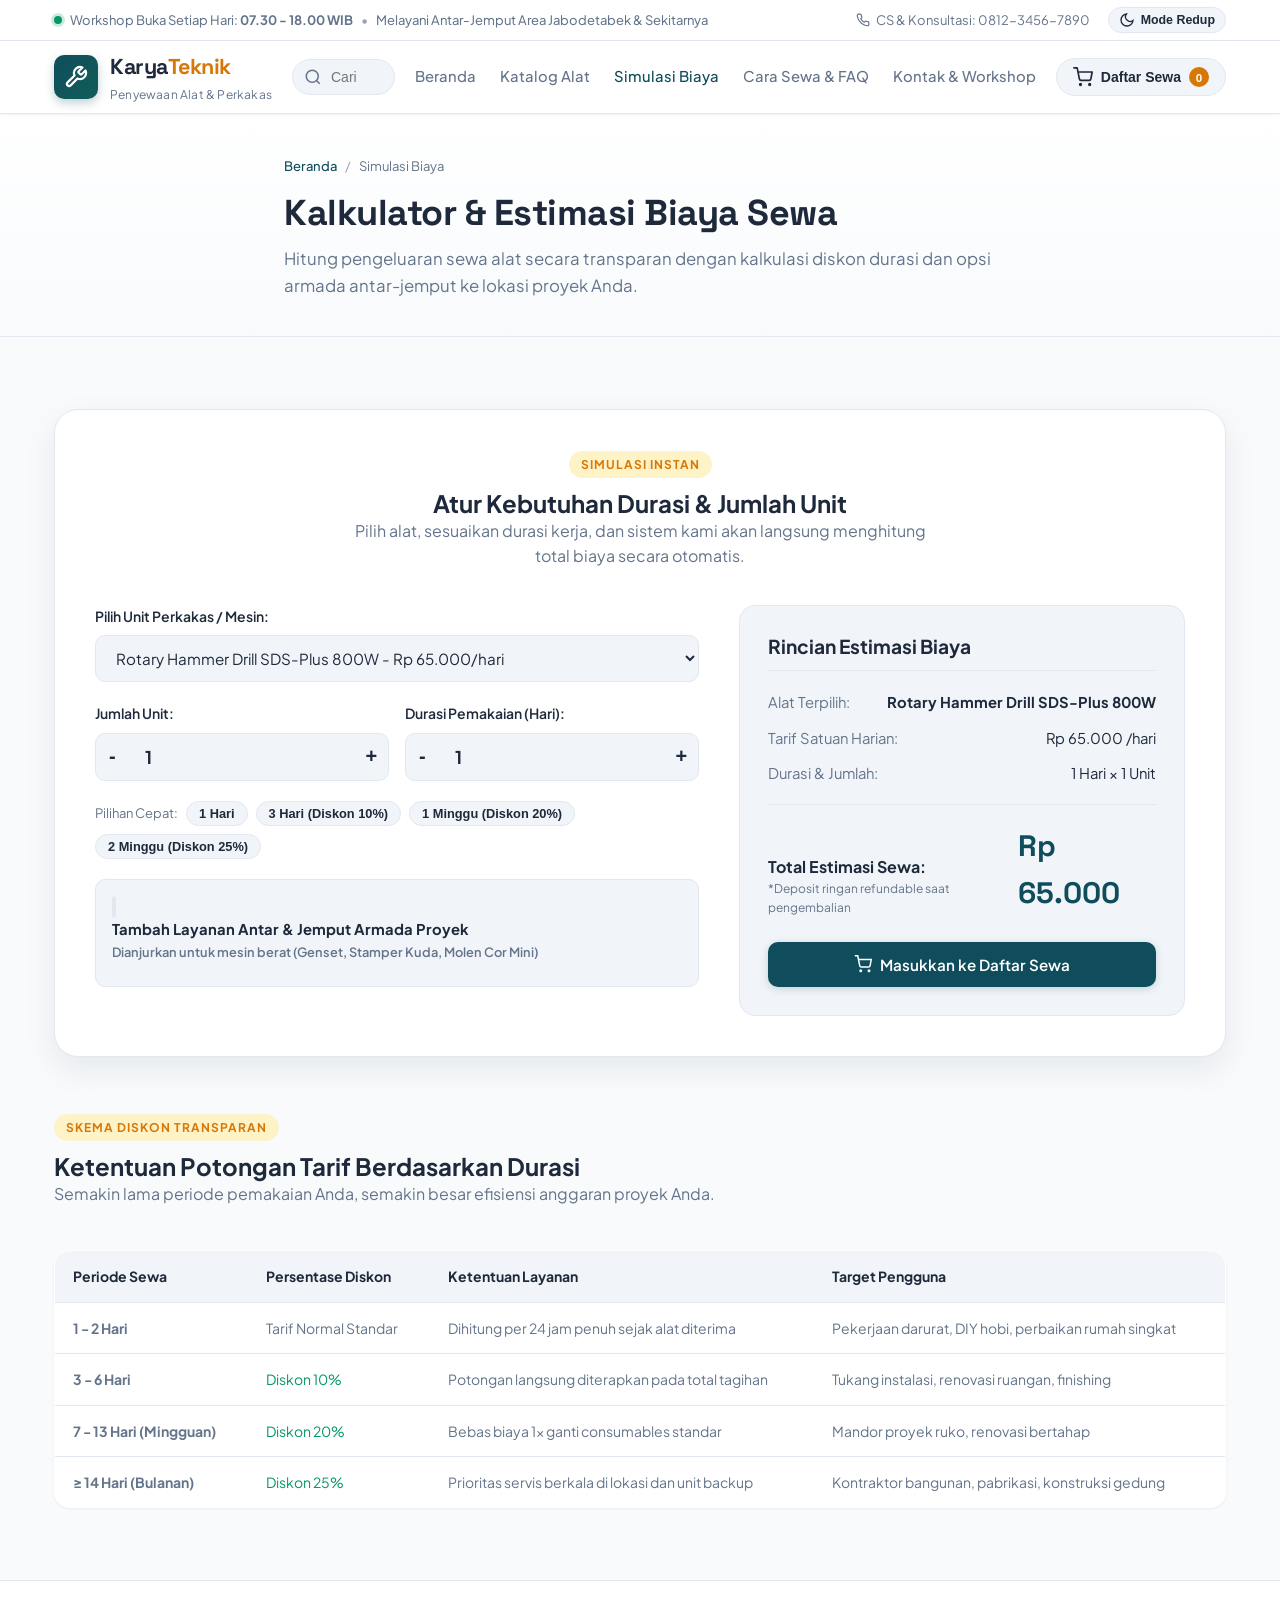
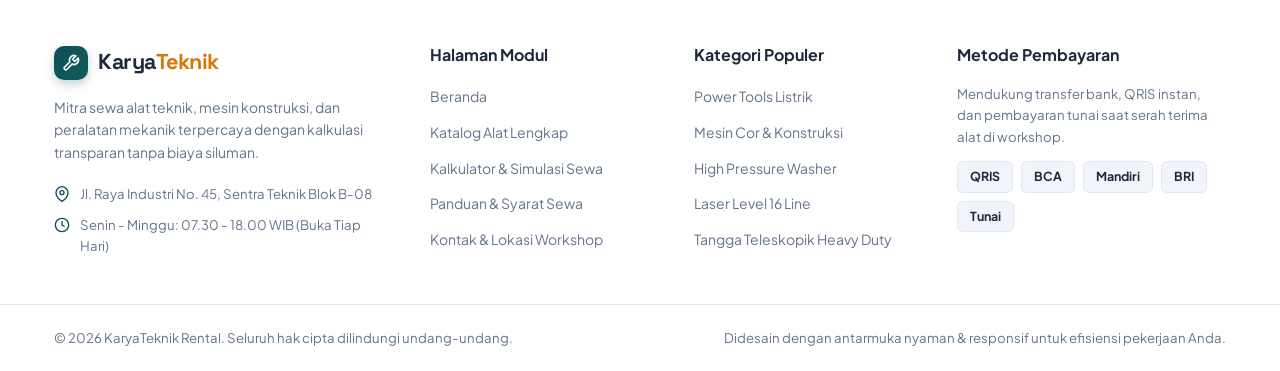
==== kalkulator.html @ 0ccc48be "Initial commit of KaryaTeknik website" ====
<!DOCTYPE html>
<html lang="id" data-theme="light">
<head>
  <meta charset="UTF-8">
  <meta name="viewport" content="width=device-width, initial-scale=1.0">
  <title>Simulasi Biaya & Kalkulator Sewa - KaryaTeknik Rental</title>
  <meta name="description" content="Hitung estimasi pengeluaran sewa perkakas dan mesin konstruksi Anda secara transparan. Dapatkan diskon sewa mingguan hingga 25% dan opsi antar-jemput proyek.">
  <meta name="keywords" content="kalkulator sewa alat, biaya sewa bor beton, simulasi sewa genset, tarif rental perkakas">
  <meta name="author" content="KaryaTeknik Rental">

  <!-- Google Fonts -->
  <link rel="preconnect" href="https://fonts.googleapis.com">
  <link rel="preconnect" href="https://fonts.gstatic.com" crossorigin>
  <link href="https://fonts.googleapis.com/css2?family=Plus+Jakarta+Sans:wght@300;400;500;600;700;800&family=Space+Grotesk:wght@600;700&display=swap" rel="stylesheet">

  <!-- Main Stylesheet -->
  <link rel="stylesheet" href="styles.css">
</head>
<body>
  <!-- Top Announcement Bar -->
  <div class="top-bar">
    <div class="container top-bar-content">
      <div class="top-bar-left">
        <span class="badge-status-dot"></span>
        <span>Workshop Buka Setiap Hari: <strong>07.30 - 18.00 WIB</strong></span>
        <span class="divider-dot">•</span>
        <span>Melayani Antar-Jemput Area Jabodetabek & Sekitarnya</span>
      </div>
      <div class="top-bar-right">
        <a href="tel:+6281234567890" class="top-link">
          <svg width="14" height="14" viewBox="0 0 24 24" fill="none" stroke="currentColor" stroke-width="2"><path d="M22 16.92v3a2 2 0 0 1-2.18 2 19.79 19.79 0 0 1-8.63-3.07 19.5 19.5 0 0 1-6-6 19.79 19.79 0 0 1-3.07-8.67A2 2 0 0 1 4.11 2h3a2 2 0 0 1 2 1.72 12.84 12.84 0 0 0 .7 2.81 2 2 0 0 1-.45 2.11L8.09 9.91a16 16 0 0 0 6 6l1.27-1.27a2 2 0 0 1 2.11-.45 12.84 12.84 0 0 0 2.81.7A2 2 0 0 1 22 16.92z"></path></svg>
          CS & Konsultasi: 0812-3456-7890
        </a>
        <button id="themeToggleBtn" class="theme-toggle-btn" aria-label="Ganti mode tampilan" title="Ubah tema warna (Nyaman di mata)">
          <svg id="themeIconSun" class="icon-sun" width="16" height="16" viewBox="0 0 24 24" fill="none" stroke="currentColor" stroke-width="2"><circle cx="12" cy="12" r="5"></circle><line x1="12" y1="1" x2="12" y2="3"></line><line x1="12" y1="21" x2="12" y2="23"></line><line x1="4.22" y1="4.22" x2="5.64" y2="5.64"></line><line x1="18.36" y1="18.36" x2="19.78" y2="19.78"></line><line x1="1" y1="12" x2="3" y2="12"></line><line x1="21" y1="12" x2="23" y2="12"></line><line x1="4.22" y1="19.78" x2="5.64" y2="18.36"></line><line x1="18.36" y1="5.64" x2="19.78" y2="4.22"></line></svg>
          <svg id="themeIconMoon" class="icon-moon" width="16" height="16" viewBox="0 0 24 24" fill="none" stroke="currentColor" stroke-width="2"><path d="M21 12.79A9 9 0 1 1 11.21 3 7 7 0 0 0 21 12.79z"></path></svg>
          <span id="themeToggleText">Mode Redup</span>
        </button>
      </div>
    </div>
  </div>

  <!-- Main Navigation -->
  <header class="site-header" id="mainHeader">
    <div class="container navbar">
      <a href="index.html" class="brand-logo" aria-label="Halaman Utama KaryaTeknik">
        <div class="logo-icon-wrap">
          <svg width="24" height="24" viewBox="0 0 24 24" fill="none" stroke="currentColor" stroke-width="2.2" stroke-linecap="round" stroke-linejoin="round">
            <path d="M14.7 6.3a1 1 0 0 0 0 1.4l1.6 1.6a1 1 0 0 0 1.4 0l3.77-3.77a6 6 0 0 1-7.94 7.94l-6.91 6.91a2.12 2.12 0 0 1-3-3l6.91-6.91a6 6 0 0 1 7.94-7.94l-3.76 3.76z"></path>
          </svg>
        </div>
        <div class="brand-text">
          <span class="brand-title">Karya<span>Teknik</span></span>
          <span class="brand-subtitle">Penyewaan Alat & Perkakas</span>
        </div>
      </a>

      <!-- Navbar Search Bar -->
      <div class="header-search-box">
        <svg class="search-icon" width="18" height="18" viewBox="0 0 24 24" fill="none" stroke="currentColor" stroke-width="2"><circle cx="11" cy="11" r="8"></circle><line x1="21" y1="21" x2="16.65" y2="16.65"></line></svg>
        <input type="text" id="navbarSearchInput" placeholder="Cari bor beton, genset, las..." aria-label="Cari alat teknik">
        <button id="clearSearchBtn" class="clear-search-btn" aria-label="Hapus pencarian" style="display: none;">✕</button>
      </div>

      <!-- Modular Page Navigation Links -->
      <nav class="nav-links">
        <a href="index.html" class="nav-link">Beranda</a>
        <a href="katalog.html" class="nav-link">Katalog Alat</a>
        <a href="kalkulator.html" class="nav-link active">Simulasi Biaya</a>
        <a href="cara-sewa.html" class="nav-link">Cara Sewa & FAQ</a>
        <a href="kontak.html" class="nav-link">Kontak & Workshop</a>
      </nav>

      <div class="nav-actions">
        <button id="openCartBtn" class="cart-btn" aria-label="Buka Keranjang Sewa">
          <svg width="20" height="20" viewBox="0 0 24 24" fill="none" stroke="currentColor" stroke-width="2" stroke-linecap="round" stroke-linejoin="round">
            <circle cx="9" cy="21" r="1"></circle>
            <circle cx="20" cy="21" r="1"></circle>
            <path d="M1 1h4l2.68 13.39a2 2 0 0 0 2 1.61h9.72a2 2 0 0 0 2-1.61L23 6H6"></path>
          </svg>
          <span class="cart-label">Daftar Sewa</span>
          <span id="cartCountBadge" class="cart-badge">0</span>
        </button>
      </div>
    </div>
  </header>

  <!-- Page Hero Header -->
  <section class="page-hero">
    <div class="container page-hero-content">
      <div class="breadcrumb">
        <a href="index.html">Beranda</a>
        <span class="breadcrumb-sep">/</span>
        <span>Simulasi Biaya</span>
      </div>
      <h1 class="page-hero-title">Kalkulator & Estimasi Biaya Sewa</h1>
      <p class="page-hero-desc">
        Hitung pengeluaran sewa alat secara transparan dengan kalkulasi diskon durasi dan opsi armada antar-jemput ke lokasi proyek Anda.
      </p>
    </div>
  </section>

  <!-- Calculator Main Section -->
  <main class="section-calculator">
    <div class="container">
      <div class="calculator-card">
        <div class="calc-header">
          <span class="sub-badge">Simulasi Instan</span>
          <h2>Atur Kebutuhan Durasi & Jumlah Unit</h2>
          <p>Pilih alat, sesuaikan durasi kerja, dan sistem kami akan langsung menghitung total biaya secara otomatis.</p>
        </div>

        <div class="calc-body-grid">
          <!-- Form Section -->
          <div class="calc-form">
            <div class="form-group">
              <label for="calcToolSelect">Pilih Unit Perkakas / Mesin:</label>
              <select id="calcToolSelect" class="form-control" aria-label="Pilih alat untuk simulasi">
                <!-- Populated dynamically by app.js -->
              </select>
            </div>

            <div class="form-row-2">
              <div class="form-group">
                <label for="calcQty">Jumlah Unit:</label>
                <div class="number-stepper">
                  <button type="button" class="step-btn" id="qtyMinusBtn">-</button>
                  <input type="number" id="calcQty" value="1" min="1" max="10" class="form-control text-center">
                  <button type="button" class="step-btn" id="qtyPlusBtn">+</button>
                </div>
              </div>

              <div class="form-group">
                <label for="calcDays">Durasi Pemakaian (Hari):</label>
                <div class="number-stepper">
                  <button type="button" class="step-btn" id="daysMinusBtn">-</button>
                  <input type="number" id="calcDays" value="1" min="1" max="60" class="form-control text-center">
                  <button type="button" class="step-btn" id="daysPlusBtn">+</button>
                </div>
              </div>
            </div>

            <div class="duration-quick-chips">
              <span>Pilihan Cepat:</span>
              <button type="button" class="chip-sm" onclick="app.setCalcDays(1)">1 Hari</button>
              <button type="button" class="chip-sm" onclick="app.setCalcDays(3)">3 Hari (Diskon 10%)</button>
              <button type="button" class="chip-sm" onclick="app.setCalcDays(7)">1 Minggu (Diskon 20%)</button>
              <button type="button" class="chip-sm" onclick="app.setCalcDays(14)">2 Minggu (Diskon 25%)</button>
            </div>

            <div class="form-group delivery-option">
              <label class="checkbox-container">
                <input type="checkbox" id="calcDeliveryCheck">
                <span class="custom-checkbox"></span>
                <span class="checkbox-text">
                  <strong>Tambah Layanan Antar & Jemput Armada Proyek</strong>
                  <small>Dianjurkan untuk mesin berat (Genset, Stamper Kuda, Molen Cor Mini)</small>
                </span>
              </label>
            </div>
          </div>

          <!-- Summary Box -->
          <div class="calc-summary-box">
            <h3>Rincian Estimasi Biaya</h3>
            
            <div class="summary-line">
              <span>Alat Terpilih:</span>
              <strong id="sumToolName">-</strong>
            </div>
            <div class="summary-line">
              <span>Tarif Satuan Harian:</span>
              <span id="sumBaseRate">Rp 0 /hari</span>
            </div>
            <div class="summary-line">
              <span>Durasi & Jumlah:</span>
              <span id="sumDuration">1 Hari × 1 Unit</span>
            </div>
            <div class="summary-line text-success" id="discountLine" style="display: none;">
              <span>Diskon Durasi (<span id="sumDiscountPercent">0%</span>):</span>
              <strong id="sumDiscountVal">- Rp 0</strong>
            </div>
            <div class="summary-line" id="deliveryFeeLine" style="display: none;">
              <span>Ongkir Antar-Jemput:</span>
              <span id="sumDeliveryVal">Rp 50.000</span>
            </div>
            
            <div class="summary-divider"></div>

            <div class="summary-line total-line">
              <div>
                <div class="total-label">Total Estimasi Sewa:</div>
                <small class="total-note">*Deposit ringan refundable saat pengembalian</small>
              </div>
              <div class="total-amount" id="sumTotalCost">Rp 0</div>
            </div>

            <button class="btn btn-primary btn-block mt-3" id="calcAddToCartBtn">
              <svg width="18" height="18" viewBox="0 0 24 24" fill="none" stroke="currentColor" stroke-width="2"><circle cx="9" cy="21" r="1"></circle><circle cx="20" cy="21" r="1"></circle><path d="M1 1h4l2.68 13.39a2 2 0 0 0 2 1.61h9.72a2 2 0 0 0 2-1.61L23 6H6"></path></svg>
              Masukkan ke Daftar Sewa
            </button>
          </div>
        </div>
      </div>

      <!-- Pricing Guidelines Table -->
      <div style="margin-top: 56px;">
        <div class="section-header">
          <span class="sub-badge">Skema Diskon Transparan</span>
          <h2>Ketentuan Potongan Tarif Berdasarkan Durasi</h2>
          <p>Semakin lama periode pemakaian Anda, semakin besar efisiensi anggaran proyek Anda.</p>
        </div>

        <table class="pricing-guide-table">
          <thead>
            <tr>
              <th>Periode Sewa</th>
              <th>Persentase Diskon</th>
              <th>Ketentuan Layanan</th>
              <th>Target Pengguna</th>
            </tr>
          </thead>
          <tbody>
            <tr>
              <td><strong>1 - 2 Hari</strong></td>
              <td>Tarif Normal Standar</td>
              <td>Dihitung per 24 jam penuh sejak alat diterima</td>
              <td>Pekerjaan darurat, DIY hobi, perbaikan rumah singkat</td>
            </tr>
            <tr>
              <td><strong>3 - 6 Hari</strong></td>
              <td><span class="text-success font-weight-bold">Diskon 10%</span></td>
              <td>Potongan langsung diterapkan pada total tagihan</td>
              <td>Tukang instalasi, renovasi ruangan, finishing</td>
            </tr>
            <tr>
              <td><strong>7 - 13 Hari (Mingguan)</strong></td>
              <td><span class="text-success font-weight-bold">Diskon 20%</span></td>
              <td>Bebas biaya 1x ganti consumables standar</td>
              <td>Mandor proyek ruko, renovasi bertahap</td>
            </tr>
            <tr>
              <td><strong>≥ 14 Hari (Bulanan)</strong></td>
              <td><span class="text-success font-weight-bold">Diskon 25%</span></td>
              <td>Prioritas servis berkala di lokasi dan unit backup</td>
              <td>Kontraktor bangunan, pabrikasi, konstruksi gedung</td>
            </tr>
          </tbody>
        </table>
      </div>
    </div>
  </main>

  <!-- Site Footer -->
  <footer class="site-footer">
    <div class="container footer-grid">
      <div class="footer-col brand-col">
        <div class="footer-logo">
          <div class="logo-icon-wrap sm">
            <svg width="18" height="18" viewBox="0 0 24 24" fill="none" stroke="currentColor" stroke-width="2.2"><path d="M14.7 6.3a1 1 0 0 0 0 1.4l1.6 1.6a1 1 0 0 0 1.4 0l3.77-3.77a6 6 0 0 1-7.94 7.94l-6.91 6.91a2.12 2.12 0 0 1-3-3l6.91-6.91a6 6 0 0 1 7.94-7.94l-3.76 3.76z"></path></svg>
          </div>
          <span class="brand-title">Karya<span>Teknik</span></span>
        </div>
        <p class="footer-tagline">
          Mitra sewa alat teknik, mesin konstruksi, dan peralatan mekanik terpercaya dengan kalkulasi transparan tanpa biaya siluman.
        </p>
        <div class="footer-contact-items">
          <div class="f-contact-row">
            <svg width="16" height="16" viewBox="0 0 24 24" fill="none" stroke="currentColor" stroke-width="2"><path d="M21 10c0 7-9 13-9 13s-9-6-9-13a9 9 0 0 1 18 0z"></path><circle cx="12" cy="10" r="3"></circle></svg>
            <span>Jl. Raya Industri No. 45, Sentra Teknik Blok B-08</span>
          </div>
          <div class="f-contact-row">
            <svg width="16" height="16" viewBox="0 0 24 24" fill="none" stroke="currentColor" stroke-width="2"><circle cx="12" cy="12" r="10"></circle><polyline points="12 6 12 12 16 14"></polyline></svg>
            <span>Senin - Minggu: 07.30 - 18.00 WIB (Buka Tiap Hari)</span>
          </div>
        </div>
      </div>

      <div class="footer-col">
        <h4 class="footer-heading">Halaman Modul</h4>
        <ul class="footer-links">
          <li><a href="index.html">Beranda</a></li>
          <li><a href="katalog.html">Katalog Alat Lengkap</a></li>
          <li><a href="kalkulator.html">Kalkulator & Simulasi Sewa</a></li>
          <li><a href="cara-sewa.html">Panduan & Syarat Sewa</a></li>
          <li><a href="kontak.html">Kontak & Lokasi Workshop</a></li>
        </ul>
      </div>

      <div class="footer-col">
        <h4 class="footer-heading">Kategori Populer</h4>
        <ul class="footer-links">
          <li><a href="katalog.html?cat=power-tools">Power Tools Listrik</a></li>
          <li><a href="katalog.html?cat=konstruksi">Mesin Cor & Konstruksi</a></li>
          <li><a href="katalog.html?cat=kebun-pembersih">High Pressure Washer</a></li>
          <li><a href="katalog.html?cat=ukur-presisi">Laser Level 16 Line</a></li>
          <li><a href="katalog.html?cat=tangga-k3">Tangga Teleskopik Heavy Duty</a></li>
        </ul>
      </div>

      <div class="footer-col">
        <h4 class="footer-heading">Metode Pembayaran</h4>
        <p class="f-pay-desc">Mendukung transfer bank, QRIS instan, dan pembayaran tunai saat serah terima alat di workshop.</p>
        <div class="payment-badges">
          <span class="pay-chip">QRIS</span>
          <span class="pay-chip">BCA</span>
          <span class="pay-chip">Mandiri</span>
          <span class="pay-chip">BRI</span>
          <span class="pay-chip">Tunai</span>
        </div>
      </div>
    </div>

    <div class="footer-bottom">
      <div class="container footer-bottom-flex">
        <p>© 2026 KaryaTeknik Rental. Seluruh hak cipta dilindungi undang-undang.</p>
        <p class="text-muted">Didesain dengan antarmuka nyaman & responsif untuk efisiensi pekerjaan Anda.</p>
      </div>
    </div>
  </footer>

  <!-- Drawer Keranjang Sewa -->
  <div class="cart-drawer-overlay" id="cartOverlay"></div>
  <aside class="cart-drawer" id="cartDrawer" aria-label="Daftar Alat yang Dipilih">
    <div class="cart-drawer-header">
      <div class="drawer-title-wrap">
        <svg width="22" height="22" viewBox="0 0 24 24" fill="none" stroke="currentColor" stroke-width="2"><circle cx="9" cy="21" r="1"></circle><circle cx="20" cy="21" r="1"></circle><path d="M1 1h4l2.68 13.39a2 2 0 0 0 2 1.61h9.72a2 2 0 0 0 2-1.61L23 6H6"></path></svg>
        <h3>Daftar Sewa Anda</h3>
      </div>
      <button class="cart-drawer-close" id="closeCartBtn" aria-label="Tutup Keranjang">✕</button>
    </div>

    <div class="cart-drawer-body">
      <div class="cart-items-list" id="cartItemsList"></div>
      <div class="cart-empty" id="cartEmptyMessage">
        <div class="cart-empty-icon">🛒</div>
        <h4>Daftar Sewa Masih Kosong</h4>
        <p>Silakan gunakan kalkulator di atas atau telusuri katalog untuk menambahkan alat.</p>
        <a href="katalog.html" class="btn btn-primary btn-sm">Buka Katalog Alat</a>
      </div>
    </div>

    <div class="cart-drawer-footer" id="cartDrawerFooter">
      <div class="cart-duration-setter">
        <label for="cartGlobalDays">Rencana Durasi Sewa Keseluruhan:</label>
        <div class="cart-days-control">
          <button type="button" class="btn-micro" id="cartDaysMinus">-</button>
          <input type="number" id="cartGlobalDays" value="1" min="1" max="60">
          <span>Hari</span>
          <button type="button" class="btn-micro" id="cartDaysPlus">+</button>
        </div>
      </div>

      <div class="cart-total-box">
        <div class="cart-subtotal-row">
          <span>Subtotal Sewa:</span>
          <span id="cartSubtotal">Rp 0</span>
        </div>
        <div class="cart-subtotal-row text-success" id="cartDiscountRow" style="display: none;">
          <span>Diskon Durasi:</span>
          <span id="cartDiscountVal">- Rp 0</span>
        </div>
        <div class="cart-total-row">
          <span>Estimasi Total:</span>
          <strong id="cartGrandTotal">Rp 0</strong>
        </div>
      </div>

      <button class="btn btn-whatsapp btn-block" id="checkoutWhatsappBtn">
        <svg width="20" height="20" viewBox="0 0 24 24" fill="currentColor"><path d="M.057 24l1.687-6.163c-1.041-1.804-1.588-3.849-1.587-5.946.003-6.556 5.338-11.891 11.893-11.891 3.181.001 6.167 1.24 8.413 3.488 2.245 2.248 3.481 5.236 3.48 8.414-.003 6.557-5.338 11.892-11.893 11.892-1.99-.001-3.951-.5-5.688-1.448l-6.305 1.654zm6.597-3.807c1.676.995 3.276 1.591 5.392 1.592 5.448 0 9.886-4.434 9.889-9.885.002-5.462-4.415-9.89-9.881-9.892-5.452 0-9.887 4.434-9.889 9.884-.001 2.225.651 3.891 1.746 5.634l-.999 3.648 3.742-.981zm11.387-5.464c-.074-.124-.272-.198-.57-.347-.297-.149-1.758-.868-2.031-.967-.272-.099-.47-.149-.669.149-.198.297-.768.967-.941 1.165-.173.198-.347.223-.644.074-.297-.149-1.255-.462-2.39-1.475-.883-.788-1.48-1.761-1.653-2.059-.173-.297-.018-.458.13-.606.134-.133.297-.347.446-.521.151-.172.2-.296.3-.495.099-.198.05-.372-.025-.521-.075-.148-.669-1.611-.916-2.206-.242-.579-.487-.501-.669-.51l-.57-.01c-.198 0-.52.074-.792.372s-1.04 1.016-1.04 2.479 1.065 2.876 1.213 3.074c.149.198 2.095 3.2 5.076 4.487.709.306 1.263.489 1.694.626.712.226 1.36.194 1.872.118.571-.085 1.758-.719 2.006-1.413.248-.695.248-1.29.173-1.414z"/></svg>
        Pesan & Tanya Ketersediaan via WA
      </button>
      <button class="btn btn-outline-danger btn-sm btn-block mt-2" onclick="app.clearCart()">Kosongkan Daftar</button>
    </div>
  </aside>

  <!-- Checkout Information Modal -->
  <div class="modal-backdrop" id="checkoutModal" aria-hidden="true">
    <div class="modal-dialog modal-sm">
      <div class="modal-content">
        <button class="modal-close-btn" id="closeCheckoutModalBtn" aria-label="Tutup form sewa">✕</button>
        <div class="checkout-modal-body">
          <div class="modal-header-icon">📲</div>
          <h3>Konfirmasi Penyewaan Alat</h3>
          <p class="modal-sub">Isi nama & lokasi proyek agar pesan WhatsApp terformat otomatis dan cepat diproses tim kami.</p>

          <form id="checkoutForm">
            <div class="form-group">
              <label for="custName">Nama Penyewa / Penanggung Jawab *</label>
              <input type="text" id="custName" class="form-control" placeholder="Contoh: Pak Herman / PT Bangun Maju" required>
            </div>

            <div class="form-group">
              <label for="custPhone">Nomor WhatsApp Aktif *</label>
              <input type="tel" id="custPhone" class="form-control" placeholder="Contoh: 08123456789" required>
            </div>

            <div class="form-group">
              <label for="custAddress">Alamat Proyek / Lokasi Pengantaran *</label>
              <textarea id="custAddress" class="form-control" rows="2" placeholder="Nama jalan, patokan lokasi..." required></textarea>
            </div>

            <div class="form-group">
              <label for="custDeliveryType">Metode Pengambilan Alat:</label>
              <select id="custDeliveryType" class="form-control">
                <option value="Antar ke Lokasi Proyek">Diantar oleh Kurir KaryaTeknik (Area Jabodetabek)</option>
                <option value="Ambil Sendiri di Workshop">Ambil Sendiri di Workshop (Gratis Ongkir)</option>
              </select>
            </div>

            <div class="form-group">
              <label for="custStartDate">Tanggal Mulai Sewa:</label>
              <input type="date" id="custStartDate" class="form-control" required>
            </div>

            <button type="submit" class="btn btn-whatsapp btn-block btn-lg mt-3">
              Kirimkan ke WhatsApp Toko
            </button>
          </form>
        </div>
      </div>
    </div>
  </div>

  <!-- Toast Notification System -->
  <div class="toast-container" id="toastContainer" aria-live="polite"></div>

  <!-- Application Logic -->
  <script src="app.js"></script>
</body>
</html>
---- styles.css ----
/* ==========================================================================
   KaryaTeknik - Modern & Eye-Comfort Tool Rental Stylesheet
   Design Philosophy: Simple, Clean, Ergonomic, and Premium
   ========================================================================== */

:root {
  /* Light Theme (Eye-comfort warm slate & deep ocean slate) */
  --bg-primary: #f8fafc;
  --bg-surface: #ffffff;
  --bg-surface-elevated: #ffffff;
  --bg-subtle: #f1f5f9;
  --bg-hover: #e2e8f0;
  
  --text-main: #1e293b;
  --text-muted: #64748b;
  --text-light: #94a3b8;
  
  --brand-primary: #0f4c5c;
  --brand-primary-hover: #0a3642;
  --brand-primary-light: #e0f2f1;
  --brand-accent: #d97706; /* Industrial Amber */
  --brand-accent-hover: #b45309;
  --brand-accent-subtle: #fef3c7;
  
  --success: #059669;
  --success-bg: #ecfdf5;
  --warning: #d97706;
  --danger: #dc2626;
  --danger-bg: #fee2e2;
  --whatsapp: #25d366;
  --whatsapp-hover: #1eb956;
  
  --border-subtle: #e2e8f0;
  --border-focus: #0f4c5c;
  
  --radius-sm: 6px;
  --radius-md: 10px;
  --radius-lg: 16px;
  --radius-xl: 24px;
  --radius-pill: 9999px;
  
  --shadow-sm: 0 1px 3px rgba(15, 23, 42, 0.06);
  --shadow-md: 0 4px 14px rgba(15, 23, 42, 0.06);
  --shadow-lg: 0 12px 32px rgba(15, 23, 42, 0.08);
  --shadow-drawer: -4px 0 24px rgba(15, 23, 42, 0.12);

  --font-base: 'Plus Jakarta Sans', system-ui, -apple-system, sans-serif;
  --font-display: 'Space Grotesk', var(--font-base);
  --transition: all 0.25s cubic-bezier(0.16, 1, 0.3, 1);
}

/* Dark Theme (Soft Navy-Slate - comfortable for night viewing) */
[data-theme="dark"] {
  --bg-primary: #0f172a;
  --bg-surface: #1e293b;
  --bg-surface-elevated: #243247;
  --bg-subtle: #172336;
  --bg-hover: #29394f;
  
  --text-main: #f1f5f9;
  --text-muted: #94a3b8;
  --text-light: #64748b;
  
  --brand-primary: #14b8a6;
  --brand-primary-hover: #2dd4bf;
  --brand-primary-light: rgba(20, 184, 166, 0.15);
  --brand-accent: #f59e0b;
  --brand-accent-hover: #d97706;
  --brand-accent-subtle: rgba(245, 158, 11, 0.15);
  
  --success: #10b981;
  --success-bg: rgba(16, 185, 129, 0.15);
  --danger: #ef4444;
  --danger-bg: rgba(239, 68, 68, 0.15);
  
  --border-subtle: #334155;
  --border-focus: #14b8a6;
  
  --shadow-sm: 0 1px 3px rgba(0, 0, 0, 0.3);
  --shadow-md: 0 6px 18px rgba(0, 0, 0, 0.35);
  --shadow-lg: 0 16px 36px rgba(0, 0, 0, 0.45);
  --shadow-drawer: -6px 0 28px rgba(0, 0, 0, 0.5);
}

/* Base Reset */
*, *::before, *::after {
  box-sizing: border-box;
  margin: 0;
  padding: 0;
}

html {
  scroll-behavior: smooth;
  font-size: 16px;
  -webkit-text-size-adjust: 100%;
}

body {
  font-family: var(--font-base);
  background-color: var(--bg-primary);
  color: var(--text-main);
  line-height: 1.6;
  transition: background-color 0.3s ease, color 0.3s ease;
  overflow-x: hidden;
}

/* Layout Containers */
.container {
  width: 100%;
  max-width: 1220px;
  margin: 0 auto;
  padding: 0 24px;
}

/* Typography Helpers */
h1, h2, h3, h4, h5, h6 {
  font-weight: 700;
  line-height: 1.25;
  color: var(--text-main);
}

p {
  color: var(--text-muted);
}

a {
  color: inherit;
  text-decoration: none;
  transition: var(--transition);
}

/* Buttons */
.btn {
  display: inline-flex;
  align-items: center;
  justify-content: center;
  gap: 8px;
  font-family: var(--font-base);
  font-weight: 600;
  font-size: 0.95rem;
  padding: 12px 22px;
  border-radius: var(--radius-md);
  border: 1px solid transparent;
  cursor: pointer;
  transition: var(--transition);
  text-decoration: none;
  white-space: nowrap;
}

.btn:active {
  transform: translateY(1px);
}

.btn-primary {
  background-color: var(--brand-primary);
  color: #ffffff;
  box-shadow: 0 2px 8px rgba(15, 76, 92, 0.2);
}

.btn-primary:hover {
  background-color: var(--brand-primary-hover);
  color: #ffffff;
}

.btn-secondary {
  background-color: var(--bg-surface);
  color: var(--text-main);
  border-color: var(--border-subtle);
}

.btn-secondary:hover {
  background-color: var(--bg-subtle);
  border-color: var(--text-muted);
}

.btn-whatsapp {
  background-color: var(--whatsapp);
  color: #ffffff;
  border: none;
  font-weight: 700;
  box-shadow: 0 4px 14px rgba(37, 211, 102, 0.3);
}

.btn-whatsapp:hover {
  background-color: var(--whatsapp-hover);
  color: #ffffff;
}

.btn-outline-danger {
  background: transparent;
  color: var(--danger);
  border: 1px solid var(--danger);
}

.btn-outline-danger:hover {
  background: var(--danger-bg);
}

.btn-outline-light {
  background: transparent;
  color: #ffffff;
  border: 1px solid rgba(255, 255, 255, 0.4);
}

.btn-outline-light:hover {
  background: rgba(255, 255, 255, 0.15);
  border-color: #ffffff;
}

.btn-sm {
  padding: 8px 16px;
  font-size: 0.875rem;
  border-radius: var(--radius-sm);
}

.btn-lg {
  padding: 14px 28px;
  font-size: 1.02rem;
  border-radius: var(--radius-md);
}

.btn-block {
  width: 100%;
}

.btn-micro {
  width: 28px;
  height: 28px;
  padding: 0;
  display: inline-flex;
  align-items: center;
  justify-content: center;
  background-color: var(--bg-subtle);
  border: 1px solid var(--border-subtle);
  border-radius: var(--radius-sm);
  color: var(--text-main);
  cursor: pointer;
  font-weight: bold;
}

.btn-micro:hover {
  background-color: var(--bg-hover);
}

/* ==========================================================================
   Top Announcement Bar
   ========================================================================== */
.top-bar {
  background-color: var(--bg-surface);
  border-bottom: 1px solid var(--border-subtle);
  padding: 7px 0;
  font-size: 0.8125rem;
  color: var(--text-muted);
}

.top-bar-content {
  display: flex;
  align-items: center;
  justify-content: space-between;
  flex-wrap: wrap;
  gap: 12px;
}

.top-bar-left {
  display: flex;
  align-items: center;
  gap: 8px;
  font-weight: 450;
}

.badge-status-dot {
  width: 8px;
  height: 8px;
  border-radius: 50%;
  background-color: var(--success);
  display: inline-block;
  box-shadow: 0 0 0 3px rgba(5, 150, 105, 0.2);
}

.divider-dot {
  color: var(--text-light);
}

.top-bar-right {
  display: flex;
  align-items: center;
  gap: 18px;
}

.top-link {
  display: inline-flex;
  align-items: center;
  gap: 6px;
  color: var(--text-muted);
}

.top-link:hover {
  color: var(--brand-primary);
}

.theme-toggle-btn {
  display: inline-flex;
  align-items: center;
  gap: 6px;
  padding: 4px 10px;
  border-radius: var(--radius-pill);
  border: 1px solid var(--border-subtle);
  background-color: var(--bg-subtle);
  color: var(--text-main);
  font-size: 0.775rem;
  font-weight: 600;
  cursor: pointer;
  transition: var(--transition);
}

.theme-toggle-btn:hover {
  background-color: var(--bg-hover);
}

[data-theme="dark"] .icon-sun {
  display: block;
}
[data-theme="dark"] .icon-moon {
  display: none;
}
[data-theme="light"] .icon-sun {
  display: none;
}
[data-theme="light"] .icon-moon {
  display: block;
}

/* ==========================================================================
   Site Header & Navbar
   ========================================================================== */
.site-header {
  position: sticky;
  top: 0;
  z-index: 100;
  background-color: var(--bg-surface);
  border-bottom: 1px solid var(--border-subtle);
  box-shadow: var(--shadow-sm);
  transition: var(--transition);
}

.navbar {
  display: flex;
  align-items: center;
  justify-content: space-between;
  gap: 20px;
  height: 72px;
}

.brand-logo {
  display: flex;
  align-items: center;
  gap: 12px;
  user-select: none;
}

.logo-icon-wrap {
  width: 44px;
  height: 44px;
  border-radius: var(--radius-md);
  background: linear-gradient(135deg, var(--brand-primary), #115e59);
  color: #ffffff;
  display: flex;
  align-items: center;
  justify-content: center;
  box-shadow: 0 4px 10px rgba(15, 76, 92, 0.25);
}

.logo-icon-wrap.sm {
  width: 34px;
  height: 34px;
}

.brand-text {
  display: flex;
  flex-direction: column;
}

.brand-title {
  font-family: var(--font-display);
  font-size: 1.35rem;
  font-weight: 700;
  color: var(--text-main);
  letter-spacing: -0.5px;
}

.brand-title span {
  color: var(--brand-accent);
}

.brand-subtitle {
  font-size: 0.75rem;
  color: var(--text-muted);
  letter-spacing: 0.2px;
}

/* Navbar Search Box */
.header-search-box {
  flex: 1;
  max-width: 320px;
  position: relative;
  display: flex;
  align-items: center;
}

.header-search-box input {
  width: 100%;
  padding: 9px 36px 9px 38px;
  background-color: var(--bg-subtle);
  border: 1px solid var(--border-subtle);
  border-radius: var(--radius-pill);
  font-size: 0.875rem;
  color: var(--text-main);
  outline: none;
  transition: var(--transition);
}

.header-search-box input:focus {
  border-color: var(--border-focus);
  background-color: var(--bg-surface);
  box-shadow: 0 0 0 3px var(--brand-primary-light);
}

.header-search-box .search-icon {
  position: absolute;
  left: 12px;
  color: var(--text-muted);
  pointer-events: none;
}

.clear-search-btn {
  position: absolute;
  right: 12px;
  background: none;
  border: none;
  color: var(--text-muted);
  cursor: pointer;
  font-size: 0.875rem;
  padding: 2px 4px;
}

.nav-links {
  display: flex;
  align-items: center;
  gap: 24px;
}

.nav-link {
  font-size: 0.925rem;
  font-weight: 500;
  color: var(--text-muted);
  position: relative;
  padding: 6px 0;
}

.nav-link:hover,
.nav-link.active {
  color: var(--brand-primary);
}

.nav-actions {
  display: flex;
  align-items: center;
  gap: 12px;
}

.cart-btn {
  display: inline-flex;
  align-items: center;
  gap: 8px;
  padding: 8px 16px;
  border-radius: var(--radius-pill);
  background-color: var(--bg-subtle);
  border: 1px solid var(--border-subtle);
  color: var(--text-main);
  font-weight: 600;
  font-size: 0.875rem;
  cursor: pointer;
  position: relative;
  transition: var(--transition);
}

.cart-btn:hover {
  background-color: var(--bg-hover);
  border-color: var(--border-focus);
}

.cart-badge {
  background-color: var(--brand-accent);
  color: #ffffff;
  font-size: 0.725rem;
  font-weight: 700;
  width: 20px;
  height: 20px;
  border-radius: 50%;
  display: inline-flex;
  align-items: center;
  justify-content: center;
}

/* ==========================================================================
   Hero Section
   ========================================================================== */
.hero-section {
  padding: 56px 0 64px 0;
  background: linear-gradient(180deg, var(--bg-surface) 0%, var(--bg-primary) 100%);
  border-bottom: 1px solid var(--border-subtle);
  position: relative;
}

.hero-grid {
  display: grid;
  grid-template-columns: 1.15fr 0.85fr;
  align-items: center;
  gap: 48px;
}

.hero-tag {
  display: inline-flex;
  align-items: center;
  gap: 8px;
  padding: 6px 14px;
  border-radius: var(--radius-pill);
  background-color: var(--brand-primary-light);
  color: var(--brand-primary);
  font-size: 0.8125rem;
  font-weight: 600;
  margin-bottom: 18px;
}

.tag-pulse {
  width: 8px;
  height: 8px;
  border-radius: 50%;
  background-color: var(--brand-primary);
  animation: pulseDot 2s infinite ease-in-out;
}

@keyframes pulseDot {
  0% { transform: scale(0.9); opacity: 0.7; }
  50% { transform: scale(1.3); opacity: 1; }
  100% { transform: scale(0.9); opacity: 0.7; }
}

.hero-title {
  font-family: var(--font-display);
  font-size: 2.75rem;
  font-weight: 800;
  color: var(--text-main);
  line-height: 1.2;
  margin-bottom: 18px;
  letter-spacing: -1px;
}

.hero-title em {
  font-style: normal;
  color: var(--brand-accent);
  position: relative;
}

.hero-desc {
  font-size: 1.0625rem;
  color: var(--text-muted);
  line-height: 1.65;
  margin-bottom: 30px;
  max-width: 580px;
}

.hero-actions {
  display: flex;
  flex-wrap: wrap;
  gap: 14px;
  margin-bottom: 34px;
}

.hero-features {
  display: flex;
  flex-wrap: wrap;
  gap: 20px;
}

.hero-feat-item {
  display: flex;
  align-items: center;
  gap: 8px;
  font-size: 0.875rem;
  color: var(--text-main);
  font-weight: 500;
}

.feat-icon.check {
  width: 20px;
  height: 20px;
  border-radius: 50%;
  background-color: var(--success-bg);
  color: var(--success);
  display: flex;
  align-items: center;
  justify-content: center;
  font-size: 0.75rem;
  font-weight: bold;
}

/* Hero Showcase Card */
.hero-visual {
  position: relative;
}

.hero-card-main {
  background-color: var(--bg-surface);
  border: 1px solid var(--border-subtle);
  border-radius: var(--radius-xl);
  padding: 24px;
  box-shadow: var(--shadow-lg);
  transition: var(--transition);
}

.hero-card-header {
  display: flex;
  align-items: center;
  justify-content: space-between;
  margin-bottom: 16px;
  font-size: 0.8125rem;
}

.live-pill {
  display: inline-flex;
  align-items: center;
  gap: 6px;
  font-weight: 600;
  color: var(--success);
  background-color: var(--success-bg);
  padding: 4px 10px;
  border-radius: var(--radius-pill);
}

.dot-live {
  width: 6px;
  height: 6px;
  border-radius: 50%;
  background-color: var(--success);
}

.rating-pill {
  font-weight: 600;
  color: var(--text-main);
}

.hero-card-featured {
  position: relative;
  background-color: var(--bg-subtle);
  border-radius: var(--radius-lg);
  padding: 20px;
  border: 1px solid var(--border-subtle);
}

.featured-badge {
  position: absolute;
  top: 14px;
  left: 14px;
  background-color: var(--brand-accent);
  color: #ffffff;
  font-size: 0.7rem;
  font-weight: 700;
  padding: 3px 10px;
  border-radius: var(--radius-pill);
  text-transform: uppercase;
  letter-spacing: 0.5px;
}

.featured-img-container {
  display: flex;
  align-items: center;
  justify-content: center;
  height: 180px;
  margin: 10px 0;
}

.tool-hero-svg {
  max-width: 100%;
  height: 160px;
  filter: drop-shadow(0 10px 14px rgba(0, 0, 0, 0.1));
}

.featured-info h4 {
  font-size: 1.15rem;
  margin-bottom: 4px;
}

.featured-sub {
  font-size: 0.8125rem;
  color: var(--text-muted);
  margin-bottom: 14px;
}

.featured-pricing {
  display: flex;
  align-items: center;
  justify-content: space-between;
}

.price-val {
  font-size: 1.35rem;
  font-weight: 800;
  color: var(--brand-primary);
  font-family: var(--font-display);
}

.price-period {
  font-size: 0.85rem;
  color: var(--text-muted);
}

.hero-stats-row {
  display: grid;
  grid-template-columns: repeat(3, 1fr);
  gap: 12px;
  margin-top: 20px;
  padding-top: 18px;
  border-top: 1px solid var(--border-subtle);
  text-align: center;
}

.stat-num {
  display: block;
  font-family: var(--font-display);
  font-size: 1.25rem;
  font-weight: 700;
  color: var(--text-main);
}

.stat-lbl {
  font-size: 0.75rem;
  color: var(--text-muted);
  line-height: 1.3;
}

/* ==========================================================================
   Section Headers & Common Layout
   ========================================================================== */
.section-features,
.section-catalog,
.section-calculator,
.section-steps,
.section-testimonials,
.section-faq,
.section-cta {
  padding: 72px 0;
}

.section-header {
  margin-bottom: 44px;
}

.section-header.text-center {
  text-align: center;
  max-width: 680px;
  margin-left: auto;
  margin-right: auto;
}

.sub-badge {
  display: inline-block;
  font-size: 0.75rem;
  font-weight: 700;
  text-transform: uppercase;
  letter-spacing: 1px;
  color: var(--brand-accent);
  background-color: var(--brand-accent-subtle);
  padding: 4px 12px;
  border-radius: var(--radius-pill);
  margin-bottom: 10px;
}

.section-title {
  font-family: var(--font-display);
  font-size: 2.15rem;
  font-weight: 700;
  color: var(--text-main);
  letter-spacing: -0.5px;
  margin-bottom: 12px;
}

.section-desc {
  font-size: 1rem;
  color: var(--text-muted);
}

/* ==========================================================================
   Features Grid
   ========================================================================== */
.features-grid {
  display: grid;
  grid-template-columns: repeat(auto-fit, minmax(260px, 1fr));
  gap: 24px;
}

.feature-card {
  background-color: var(--bg-surface);
  border: 1px solid var(--border-subtle);
  border-radius: var(--radius-lg);
  padding: 28px 24px;
  transition: var(--transition);
}

.feature-card:hover {
  transform: translateY(-4px);
  border-color: var(--brand-primary);
  box-shadow: var(--shadow-md);
}

.feat-icon-box {
  width: 52px;
  height: 52px;
  border-radius: var(--radius-md);
  background-color: var(--brand-primary-light);
  color: var(--brand-primary);
  display: flex;
  align-items: center;
  justify-content: center;
  margin-bottom: 18px;
}

.feature-card h3 {
  font-size: 1.15rem;
  margin-bottom: 10px;
}

.feature-card p {
  font-size: 0.9rem;
  line-height: 1.6;
}

/* ==========================================================================
   Catalog Section
   ========================================================================== */
.catalog-header-flex {
  display: flex;
  align-items: flex-end;
  justify-content: space-between;
  flex-wrap: wrap;
  gap: 20px;
}

.catalog-controls {
  display: flex;
  align-items: center;
  gap: 12px;
  flex-wrap: wrap;
}

.search-input-wrapper {
  position: relative;
  display: flex;
  align-items: center;
  min-width: 240px;
}

.search-input-wrapper input {
  width: 100%;
  padding: 10px 14px 10px 38px;
  border-radius: var(--radius-md);
  background-color: var(--bg-surface);
  border: 1px solid var(--border-subtle);
  color: var(--text-main);
  font-size: 0.9rem;
  outline: none;
}

.search-input-wrapper input:focus {
  border-color: var(--border-focus);
  box-shadow: 0 0 0 3px var(--brand-primary-light);
}

.search-input-wrapper svg {
  position: absolute;
  left: 12px;
  color: var(--text-muted);
}

.select-wrapper select {
  padding: 10px 16px;
  border-radius: var(--radius-md);
  background-color: var(--bg-surface);
  border: 1px solid var(--border-subtle);
  color: var(--text-main);
  font-size: 0.9rem;
  font-weight: 500;
  outline: none;
  cursor: pointer;
}

/* Category Filter Bar */
.category-filter-bar {
  display: flex;
  align-items: center;
  gap: 10px;
  overflow-x: auto;
  padding: 4px 2px 18px 2px;
  margin-bottom: 24px;
  scrollbar-width: thin;
}

.category-filter-bar::-webkit-scrollbar {
  height: 6px;
}

.category-filter-bar::-webkit-scrollbar-thumb {
  background-color: var(--border-subtle);
  border-radius: var(--radius-pill);
}

.pill-btn {
  display: inline-flex;
  align-items: center;
  gap: 8px;
  padding: 8px 18px;
  border-radius: var(--radius-pill);
  background-color: var(--bg-surface);
  border: 1px solid var(--border-subtle);
  color: var(--text-muted);
  font-size: 0.875rem;
  font-weight: 600;
  white-space: nowrap;
  cursor: pointer;
  transition: var(--transition);
}

.pill-btn:hover {
  background-color: var(--bg-subtle);
  color: var(--text-main);
  border-color: var(--border-focus);
}

.pill-btn.active {
  background-color: var(--brand-primary);
  color: #ffffff;
  border-color: var(--brand-primary);
  box-shadow: 0 2px 8px rgba(15, 76, 92, 0.25);
}

/* Tools Grid */
.tools-grid {
  display: grid;
  grid-template-columns: repeat(auto-fill, minmax(280px, 1fr));
  gap: 24px;
}

/* Tool Card */
.tool-card {
  background-color: var(--bg-surface);
  border: 1px solid var(--border-subtle);
  border-radius: var(--radius-lg);
  overflow: hidden;
  display: flex;
  flex-direction: column;
  transition: var(--transition);
  position: relative;
}

.tool-card:hover {
  transform: translateY(-4px);
  border-color: var(--border-focus);
  box-shadow: var(--shadow-md);
}

.tool-card-media {
  position: relative;
  background-color: var(--bg-subtle);
  height: 190px;
  display: flex;
  align-items: center;
  justify-content: center;
  padding: 16px;
  overflow: hidden;
}

.tool-svg-thumb {
  width: 100%;
  height: 150px;
  object-fit: contain;
  transition: transform 0.3s ease;
}

.tool-card:hover .tool-svg-thumb {
  transform: scale(1.05);
}

.tool-status-badge {
  position: absolute;
  top: 12px;
  right: 12px;
  font-size: 0.725rem;
  font-weight: 700;
  padding: 3px 10px;
  border-radius: var(--radius-pill);
}

.tool-status-badge.ready {
  background-color: var(--success-bg);
  color: var(--success);
}

.tool-status-badge.limited {
  background-color: var(--brand-accent-subtle);
  color: var(--brand-accent);
}

.tool-category-badge {
  position: absolute;
  bottom: 12px;
  left: 12px;
  font-size: 0.7rem;
  font-weight: 600;
  padding: 2px 8px;
  border-radius: var(--radius-sm);
  background-color: rgba(15, 23, 42, 0.75);
  color: #ffffff;
  backdrop-filter: blur(4px);
}

.tool-card-content {
  padding: 18px 20px;
  display: flex;
  flex-direction: column;
  flex: 1;
}

.tool-brand {
  font-size: 0.75rem;
  font-weight: 700;
  color: var(--brand-accent);
  text-transform: uppercase;
  letter-spacing: 0.5px;
  margin-bottom: 4px;
}

.tool-title {
  font-size: 1.05rem;
  font-weight: 700;
  color: var(--text-main);
  margin-bottom: 8px;
  line-height: 1.35;
}

.tool-specs-list {
  list-style: none;
  font-size: 0.8125rem;
  color: var(--text-muted);
  margin-bottom: 16px;
  display: flex;
  flex-direction: column;
  gap: 4px;
}

.tool-specs-list li {
  display: flex;
  align-items: center;
  gap: 6px;
}

.tool-specs-list li::before {
  content: "•";
  color: var(--brand-primary);
  font-weight: bold;
}

.tool-card-footer {
  margin-top: auto;
  padding-top: 14px;
  border-top: 1px solid var(--border-subtle);
  display: flex;
  align-items: center;
  justify-content: space-between;
}

.tool-price-block {
  display: flex;
  flex-direction: column;
}

.tool-price-block .daily-price {
  font-size: 1.2rem;
  font-weight: 800;
  font-family: var(--font-display);
  color: var(--brand-primary);
}

.tool-price-block .price-unit {
  font-size: 0.75rem;
  color: var(--text-muted);
}

.tool-actions-flex {
  display: flex;
  align-items: center;
  gap: 6px;
}

.btn-detail {
  padding: 8px 10px;
  border-radius: var(--radius-md);
  background-color: var(--bg-subtle);
  border: 1px solid var(--border-subtle);
  color: var(--text-main);
  cursor: pointer;
  font-size: 0.8rem;
  font-weight: 600;
}

.btn-detail:hover {
  background-color: var(--bg-hover);
}

.btn-rent {
  padding: 8px 14px;
  border-radius: var(--radius-md);
  background-color: var(--brand-primary);
  border: none;
  color: #ffffff;
  font-size: 0.85rem;
  font-weight: 600;
  cursor: pointer;
  transition: var(--transition);
}

.btn-rent:hover {
  background-color: var(--brand-primary-hover);
}

/* Empty State */
.empty-state {
  text-align: center;
  padding: 60px 20px;
  background-color: var(--bg-surface);
  border: 1px dashed var(--border-subtle);
  border-radius: var(--radius-lg);
}

.empty-icon {
  font-size: 2.5rem;
  margin-bottom: 12px;
}

.empty-state h3 {
  margin-bottom: 8px;
}

.empty-state p {
  margin-bottom: 20px;
}

/* ==========================================================================
   Calculator Section
   ========================================================================== */
.calculator-card {
  background-color: var(--bg-surface);
  border: 1px solid var(--border-subtle);
  border-radius: var(--radius-xl);
  padding: 40px;
  box-shadow: var(--shadow-lg);
}

.calc-header {
  text-align: center;
  max-width: 600px;
  margin: 0 auto 36px auto;
}

.calc-body-grid {
  display: grid;
  grid-template-columns: 1.15fr 0.85fr;
  gap: 40px;
  align-items: start;
}

.calc-form {
  display: flex;
  flex-direction: column;
  gap: 20px;
}

.form-group label {
  display: block;
  font-size: 0.875rem;
  font-weight: 600;
  color: var(--text-main);
  margin-bottom: 8px;
}

.form-control {
  width: 100%;
  padding: 12px 16px;
  border-radius: var(--radius-md);
  border: 1px solid var(--border-subtle);
  background-color: var(--bg-subtle);
  color: var(--text-main);
  font-size: 0.95rem;
  font-family: var(--font-base);
  outline: none;
  transition: var(--transition);
}

.form-control:focus {
  border-color: var(--border-focus);
  background-color: var(--bg-surface);
  box-shadow: 0 0 0 3px var(--brand-primary-light);
}

.form-row-2 {
  display: grid;
  grid-template-columns: 1fr 1fr;
  gap: 16px;
}

.number-stepper {
  display: flex;
  align-items: center;
  background-color: var(--bg-subtle);
  border: 1px solid var(--border-subtle);
  border-radius: var(--radius-md);
  overflow: hidden;
}

.number-stepper input {
  border: none;
  background: transparent;
  width: 100%;
  font-weight: 700;
  font-size: 1.1rem;
}

.step-btn {
  width: 44px;
  height: 44px;
  border: none;
  background: transparent;
  color: var(--text-main);
  font-size: 1.25rem;
  font-weight: bold;
  cursor: pointer;
  transition: var(--transition);
}

.step-btn:hover {
  background-color: var(--bg-hover);
}

.duration-quick-chips {
  display: flex;
  align-items: center;
  gap: 8px;
  flex-wrap: wrap;
  font-size: 0.8125rem;
  color: var(--text-muted);
}

.chip-sm {
  background-color: var(--bg-subtle);
  border: 1px solid var(--border-subtle);
  border-radius: var(--radius-pill);
  padding: 4px 12px;
  font-size: 0.8rem;
  font-weight: 600;
  color: var(--text-main);
  cursor: pointer;
  transition: var(--transition);
}

.chip-sm:hover {
  border-color: var(--brand-primary);
  background-color: var(--brand-primary-light);
  color: var(--brand-primary);
}

.delivery-option {
  padding: 16px;
  border-radius: var(--radius-md);
  background-color: var(--bg-subtle);
  border: 1px solid var(--border-subtle);
}

.checkbox-container {
  display: flex;
  align-items: flex-start;
  gap: 12px;
  cursor: pointer;
  user-select: none;
}

.checkbox-container input {
  position: absolute;
  opacity: 0;
  cursor: pointer;
}

.custom-checkbox {
  width: 20px;
  height: 20px;
  border: 2px solid var(--border-subtle);
  border-radius: var(--radius-sm);
  background-color: var(--bg-surface);
  flex-shrink: 0;
  margin-top: 2px;
  position: relative;
  transition: var(--transition);
}

.checkbox-container input:checked ~ .custom-checkbox {
  background-color: var(--brand-primary);
  border-color: var(--brand-primary);
}

.checkbox-container input:checked ~ .custom-checkbox::after {
  content: "";
  position: absolute;
  left: 6px;
  top: 2px;
  width: 5px;
  height: 10px;
  border: solid white;
  border-width: 0 2px 2px 0;
  transform: rotate(45deg);
}

.checkbox-text {
  display: flex;
  flex-direction: column;
}

.checkbox-text strong {
  font-size: 0.925rem;
  color: var(--text-main);
}

.checkbox-text small {
  font-size: 0.8rem;
  color: var(--text-muted);
}

/* Calculator Summary Box */
.calc-summary-box {
  background-color: var(--bg-subtle);
  border: 1px solid var(--border-subtle);
  border-radius: var(--radius-lg);
  padding: 28px;
}

.calc-summary-box h3 {
  font-size: 1.2rem;
  margin-bottom: 20px;
  padding-bottom: 12px;
  border-bottom: 1px solid var(--border-subtle);
}

.summary-line {
  display: flex;
  justify-content: space-between;
  align-items: center;
  font-size: 0.925rem;
  margin-bottom: 12px;
  color: var(--text-muted);
}

.summary-line strong,
.summary-line span:last-child {
  color: var(--text-main);
}

.text-success {
  color: var(--success) !important;
}

.summary-divider {
  height: 1px;
  background-color: var(--border-subtle);
  margin: 18px 0;
}

.summary-line.total-line {
  align-items: flex-end;
  margin-bottom: 24px;
}

.total-label {
  font-size: 1rem;
  font-weight: 700;
  color: var(--text-main);
}

.total-note {
  font-size: 0.75rem;
  color: var(--text-muted);
  display: block;
}

.total-amount {
  font-family: var(--font-display);
  font-size: 1.85rem;
  font-weight: 800;
  color: var(--brand-primary);
}

/* ==========================================================================
   Steps Section
   ========================================================================== */
.steps-grid {
  display: grid;
  grid-template-columns: repeat(auto-fit, minmax(240px, 1fr));
  gap: 24px;
}

.step-card {
  background-color: var(--bg-surface);
  border: 1px solid var(--border-subtle);
  border-radius: var(--radius-lg);
  padding: 30px 24px;
  position: relative;
  transition: var(--transition);
}

.step-card:hover {
  transform: translateY(-4px);
  border-color: var(--brand-accent);
}

.step-number {
  position: absolute;
  top: 18px;
  right: 20px;
  font-family: var(--font-display);
  font-size: 1.5rem;
  font-weight: 800;
  color: var(--border-subtle);
}

.step-icon {
  font-size: 2.2rem;
  margin-bottom: 16px;
}

.step-card h4 {
  font-size: 1.15rem;
  margin-bottom: 10px;
}

.step-card p {
  font-size: 0.875rem;
  line-height: 1.6;
}

/* ==========================================================================
   Testimonials
   ========================================================================== */
.testimonials-grid {
  display: grid;
  grid-template-columns: repeat(auto-fit, minmax(280px, 1fr));
  gap: 24px;
}

.testimonial-card {
  background-color: var(--bg-surface);
  border: 1px solid var(--border-subtle);
  border-radius: var(--radius-lg);
  padding: 28px;
  display: flex;
  flex-direction: column;
  justify-content: space-between;
}

.testi-stars {
  color: #f59e0b;
  font-size: 1.1rem;
  margin-bottom: 14px;
}

.testi-text {
  font-size: 0.95rem;
  font-style: italic;
  line-height: 1.65;
  color: var(--text-main);
  margin-bottom: 20px;
}

.testi-user {
  display: flex;
  align-items: center;
  gap: 12px;
}

.user-avatar {
  width: 42px;
  height: 42px;
  border-radius: 50%;
  background: linear-gradient(135deg, var(--brand-primary), var(--brand-accent));
  color: #ffffff;
  font-weight: 700;
  font-size: 0.875rem;
  display: flex;
  align-items: center;
  justify-content: center;
}

.testi-user strong {
  display: block;
  font-size: 0.925rem;
  color: var(--text-main);
}

.testi-user span {
  font-size: 0.775rem;
  color: var(--text-muted);
}

/* ==========================================================================
   Accordion (FAQ)
   ========================================================================== */
.faq-container {
  max-width: 800px;
}

.accordion {
  display: flex;
  flex-direction: column;
  gap: 12px;
}

.accordion-item {
  background-color: var(--bg-surface);
  border: 1px solid var(--border-subtle);
  border-radius: var(--radius-md);
  overflow: hidden;
  transition: var(--transition);
}

.accordion-header {
  width: 100%;
  padding: 18px 22px;
  background: transparent;
  border: none;
  text-align: left;
  font-family: var(--font-base);
  font-size: 1rem;
  font-weight: 600;
  color: var(--text-main);
  display: flex;
  justify-content: space-between;
  align-items: center;
  cursor: pointer;
  transition: var(--transition);
}

.accordion-header:hover {
  background-color: var(--bg-subtle);
}

.acc-chevron {
  font-size: 0.8rem;
  color: var(--text-muted);
  transition: transform 0.3s ease;
}

.accordion-item.active .acc-chevron {
  transform: rotate(180deg);
}

.accordion-collapse {
  max-height: 0;
  overflow: hidden;
  transition: max-height 0.35s ease-out;
}

.accordion-body {
  padding: 0 22px 20px 22px;
  font-size: 0.925rem;
  color: var(--text-muted);
  line-height: 1.65;
}

/* ==========================================================================
   Call to Action (CTA)
   ========================================================================== */
.cta-banner {
  background: linear-gradient(135deg, var(--brand-primary) 0%, #062b35 100%);
  border-radius: var(--radius-xl);
  padding: 50px 44px;
  color: #ffffff;
  display: flex;
  align-items: center;
  justify-content: space-between;
  gap: 32px;
  box-shadow: var(--shadow-lg);
}

.cta-content h2 {
  color: #ffffff;
  font-size: 2rem;
  margin-bottom: 10px;
}

.cta-content p {
  color: rgba(255, 255, 255, 0.85);
  font-size: 1.05rem;
  max-width: 580px;
}

.cta-actions {
  display: flex;
  flex-direction: column;
  gap: 12px;
  flex-shrink: 0;
}

/* ==========================================================================
   Site Footer
   ========================================================================== */
.site-footer {
  background-color: var(--bg-surface);
  border-top: 1px solid var(--border-subtle);
  padding: 64px 0 0 0;
}

.footer-grid {
  display: grid;
  grid-template-columns: 1.5fr 1fr 1fr 1.2fr;
  gap: 40px;
  padding-bottom: 48px;
}

.footer-logo {
  display: flex;
  align-items: center;
  gap: 10px;
  margin-bottom: 16px;
}

.footer-tagline {
  font-size: 0.875rem;
  line-height: 1.6;
  margin-bottom: 20px;
}

.footer-contact-items {
  display: flex;
  flex-direction: column;
  gap: 10px;
}

.f-contact-row {
  display: flex;
  align-items: flex-start;
  gap: 10px;
  font-size: 0.825rem;
  color: var(--text-muted);
}

.f-contact-row svg {
  flex-shrink: 0;
  margin-top: 3px;
  color: var(--brand-primary);
}

.footer-heading {
  font-size: 1rem;
  font-weight: 700;
  margin-bottom: 18px;
  color: var(--text-main);
}

.footer-links {
  list-style: none;
  display: flex;
  flex-direction: column;
  gap: 10px;
}

.footer-links a {
  font-size: 0.875rem;
  color: var(--text-muted);
}

.footer-links a:hover {
  color: var(--brand-primary);
  padding-left: 4px;
}

.f-pay-desc {
  font-size: 0.825rem;
  margin-bottom: 14px;
}

.payment-badges {
  display: flex;
  flex-wrap: wrap;
  gap: 8px;
}

.pay-chip {
  padding: 5px 12px;
  border-radius: var(--radius-sm);
  background-color: var(--bg-subtle);
  border: 1px solid var(--border-subtle);
  font-size: 0.775rem;
  font-weight: 700;
  color: var(--text-main);
}

.footer-bottom {
  border-top: 1px solid var(--border-subtle);
  padding: 22px 0;
  font-size: 0.825rem;
  color: var(--text-muted);
}

.footer-bottom-flex {
  display: flex;
  align-items: center;
  justify-content: space-between;
  flex-wrap: wrap;
  gap: 12px;
}

/* ==========================================================================
   Modal Dialogs
   ========================================================================== */
.modal-backdrop {
  position: fixed;
  inset: 0;
  background-color: rgba(15, 23, 42, 0.65);
  backdrop-filter: blur(4px);
  z-index: 1000;
  display: flex;
  align-items: center;
  justify-content: center;
  padding: 20px;
  opacity: 0;
  visibility: hidden;
  transition: opacity 0.3s ease, visibility 0.3s ease;
}

.modal-backdrop.show {
  opacity: 1;
  visibility: visible;
}

.modal-dialog {
  width: 100%;
  max-width: 680px;
  transform: scale(0.96) translateY(12px);
  transition: transform 0.3s ease;
}

.modal-dialog.modal-sm {
  max-width: 480px;
}

.modal-backdrop.show .modal-dialog {
  transform: scale(1) translateY(0);
}

.modal-content {
  background-color: var(--bg-surface);
  border: 1px solid var(--border-subtle);
  border-radius: var(--radius-xl);
  padding: 32px;
  position: relative;
  box-shadow: var(--shadow-lg);
  max-height: 90vh;
  overflow-y: auto;
}

.modal-close-btn {
  position: absolute;
  top: 20px;
  right: 20px;
  width: 32px;
  height: 32px;
  border-radius: 50%;
  background-color: var(--bg-subtle);
  border: 1px solid var(--border-subtle);
  color: var(--text-muted);
  font-size: 1rem;
  display: flex;
  align-items: center;
  justify-content: center;
  cursor: pointer;
  transition: var(--transition);
}

.modal-close-btn:hover {
  background-color: var(--bg-hover);
  color: var(--text-main);
}

/* Tool Detail Modal Internal Styles */
.modal-detail-grid {
  display: grid;
  grid-template-columns: 1fr 1.25fr;
  gap: 28px;
}

.detail-img-box {
  background-color: var(--bg-subtle);
  border-radius: var(--radius-lg);
  padding: 20px;
  display: flex;
  align-items: center;
  justify-content: center;
}

.detail-info h3 {
  font-size: 1.45rem;
  margin-bottom: 6px;
}

.detail-badge-row {
  display: flex;
  gap: 8px;
  margin-bottom: 16px;
}

.detail-desc {
  font-size: 0.9rem;
  line-height: 1.6;
  margin-bottom: 18px;
}

.specs-table {
  width: 100%;
  border-collapse: collapse;
  margin-bottom: 20px;
  font-size: 0.85rem;
}

.specs-table td {
  padding: 6px 0;
  border-bottom: 1px solid var(--border-subtle);
}

.specs-table td:first-child {
  color: var(--text-muted);
  width: 40%;
}

.specs-table td:last-child {
  font-weight: 600;
  color: var(--text-main);
}

.include-box {
  background-color: var(--bg-subtle);
  border-radius: var(--radius-md);
  padding: 12px 16px;
  font-size: 0.825rem;
  margin-bottom: 20px;
}

.include-box strong {
  display: block;
  margin-bottom: 4px;
  color: var(--text-main);
}

/* ==========================================================================
   Rental Cart Drawer
   ========================================================================== */
.cart-drawer-overlay {
  position: fixed;
  inset: 0;
  background-color: rgba(15, 23, 42, 0.5);
  backdrop-filter: blur(2px);
  z-index: 1050;
  opacity: 0;
  visibility: hidden;
  transition: opacity 0.3s ease, visibility 0.3s ease;
}

.cart-drawer-overlay.show {
  opacity: 1;
  visibility: visible;
}

.cart-drawer {
  position: fixed;
  top: 0;
  right: -450px;
  width: 100%;
  max-width: 420px;
  height: 100vh;
  background-color: var(--bg-surface);
  box-shadow: var(--shadow-drawer);
  z-index: 1100;
  display: flex;
  flex-direction: column;
  transition: right 0.35s cubic-bezier(0.16, 1, 0.3, 1);
}

.cart-drawer.open {
  right: 0;
}

.cart-drawer-header {
  padding: 20px 24px;
  border-bottom: 1px solid var(--border-subtle);
  display: flex;
  align-items: center;
  justify-content: space-between;
}

.drawer-title-wrap {
  display: flex;
  align-items: center;
  gap: 10px;
  color: var(--brand-primary);
}

.drawer-title-wrap h3 {
  font-size: 1.15rem;
  color: var(--text-main);
}

.cart-drawer-close {
  background: none;
  border: none;
  font-size: 1.25rem;
  color: var(--text-muted);
  cursor: pointer;
  padding: 4px;
}

.cart-drawer-close:hover {
  color: var(--text-main);
}

.cart-drawer-body {
  flex: 1;
  overflow-y: auto;
  padding: 20px 24px;
}

.cart-items-list {
  display: flex;
  flex-direction: column;
  gap: 14px;
}

.cart-item {
  display: flex;
  gap: 14px;
  background-color: var(--bg-subtle);
  border: 1px solid var(--border-subtle);
  border-radius: var(--radius-md);
  padding: 12px;
  align-items: center;
}

.cart-item-thumb {
  width: 60px;
  height: 60px;
  border-radius: var(--radius-sm);
  background-color: var(--bg-surface);
  display: flex;
  align-items: center;
  justify-content: center;
  padding: 4px;
}

.cart-item-details {
  flex: 1;
}

.cart-item-title {
  font-size: 0.875rem;
  font-weight: 700;
  margin-bottom: 2px;
  color: var(--text-main);
}

.cart-item-price {
  font-size: 0.8125rem;
  color: var(--brand-primary);
  font-weight: 600;
  margin-bottom: 6px;
}

.cart-qty-ctrl {
  display: inline-flex;
  align-items: center;
  gap: 8px;
}

.cart-qty-val {
  font-size: 0.85rem;
  font-weight: 700;
}

.cart-item-remove {
  background: none;
  border: none;
  color: var(--danger);
  cursor: pointer;
  padding: 4px;
  font-size: 1rem;
}

.cart-empty {
  text-align: center;
  padding: 50px 20px;
}

.cart-empty-icon {
  font-size: 3rem;
  margin-bottom: 12px;
}

.cart-empty h4 {
  margin-bottom: 8px;
}

.cart-empty p {
  font-size: 0.85rem;
  margin-bottom: 18px;
}

.cart-drawer-footer {
  padding: 20px 24px;
  border-top: 1px solid var(--border-subtle);
  background-color: var(--bg-surface);
}

.cart-duration-setter {
  display: flex;
  align-items: center;
  justify-content: space-between;
  margin-bottom: 14px;
  font-size: 0.825rem;
}

.cart-days-control {
  display: flex;
  align-items: center;
  gap: 6px;
}

.cart-days-control input {
  width: 44px;
  text-align: center;
  padding: 4px;
  border: 1px solid var(--border-subtle);
  background-color: var(--bg-subtle);
  color: var(--text-main);
  border-radius: var(--radius-sm);
  font-weight: 700;
}

.cart-total-box {
  background-color: var(--bg-subtle);
  border-radius: var(--radius-md);
  padding: 12px 16px;
  margin-bottom: 16px;
}

.cart-subtotal-row {
  display: flex;
  justify-content: space-between;
  font-size: 0.85rem;
  color: var(--text-muted);
  margin-bottom: 4px;
}

.cart-total-row {
  display: flex;
  justify-content: space-between;
  align-items: center;
  font-size: 1rem;
  color: var(--text-main);
  padding-top: 8px;
  border-top: 1px dashed var(--border-subtle);
}

.cart-total-row strong {
  font-family: var(--font-display);
  font-size: 1.35rem;
  color: var(--brand-primary);
}

/* ==========================================================================
   Checkout Modal Form
   ========================================================================== */
.checkout-modal-body .modal-header-icon {
  font-size: 2.2rem;
  margin-bottom: 10px;
}

.checkout-modal-body h3 {
  font-size: 1.3rem;
  margin-bottom: 6px;
}

.checkout-modal-body .modal-sub {
  font-size: 0.85rem;
  margin-bottom: 20px;
}

#checkoutForm .form-group {
  margin-bottom: 14px;
}

/* ==========================================================================
   Toast Notification System
   ========================================================================== */
.toast-container {
  position: fixed;
  bottom: 24px;
  right: 24px;
  z-index: 2000;
  display: flex;
  flex-direction: column;
  gap: 10px;
  pointer-events: none;
}

.toast {
  background-color: var(--text-main);
  color: var(--bg-surface);
  padding: 12px 20px;
  border-radius: var(--radius-md);
  box-shadow: var(--shadow-lg);
  font-size: 0.875rem;
  font-weight: 500;
  display: flex;
  align-items: center;
  gap: 10px;
  animation: slideToast 0.3s ease forwards;
  pointer-events: auto;
}

@keyframes slideToast {
  from {
    opacity: 0;
    transform: translateY(20px);
  }
  to {
    opacity: 1;
    transform: translateY(0);
  }
}

/* ==========================================================================
   Inner Pages Specific Styles (Multi-Page Modular Enhancements)
   ========================================================================== */
.page-hero {
  background: linear-gradient(180deg, var(--bg-surface) 0%, var(--bg-primary) 100%);
  border-bottom: 1px solid var(--border-subtle);
  padding: 42px 0 36px 0;
}

.page-hero-content {
  max-width: 760px;
}

.breadcrumb {
  display: flex;
  align-items: center;
  gap: 8px;
  font-size: 0.8125rem;
  color: var(--text-muted);
  margin-bottom: 14px;
}

.breadcrumb a {
  color: var(--brand-primary);
  font-weight: 500;
}

.breadcrumb-sep {
  color: var(--text-light);
}

.page-hero-title {
  font-family: var(--font-display);
  font-size: 2.25rem;
  font-weight: 800;
  color: var(--text-main);
  letter-spacing: -0.5px;
  margin-bottom: 10px;
}

.page-hero-desc {
  font-size: 1.05rem;
  color: var(--text-muted);
  line-height: 1.6;
}

/* Contact Grid */
.contact-grid {
  display: grid;
  grid-template-columns: 1fr 1.25fr;
  gap: 40px;
  align-items: start;
}

.contact-info-card {
  background-color: var(--bg-surface);
  border: 1px solid var(--border-subtle);
  border-radius: var(--radius-xl);
  padding: 36px 30px;
  box-shadow: var(--shadow-md);
}

.contact-item-row {
  display: flex;
  align-items: flex-start;
  gap: 16px;
  margin-bottom: 24px;
}

.contact-item-row:last-child {
  margin-bottom: 0;
}

.contact-icon-box {
  width: 46px;
  height: 46px;
  border-radius: var(--radius-md);
  background-color: var(--brand-primary-light);
  color: var(--brand-primary);
  display: flex;
  align-items: center;
  justify-content: center;
  flex-shrink: 0;
}

.contact-item-text h4 {
  font-size: 1rem;
  margin-bottom: 4px;
  color: var(--text-main);
}

.contact-item-text p {
  font-size: 0.875rem;
  color: var(--text-muted);
  line-height: 1.5;
}

.contact-form-card {
  background-color: var(--bg-surface);
  border: 1px solid var(--border-subtle);
  border-radius: var(--radius-xl);
  padding: 36px 32px;
  box-shadow: var(--shadow-md);
}

.contact-form-card h3 {
  font-size: 1.35rem;
  margin-bottom: 8px;
}

.contact-form-card p {
  font-size: 0.9rem;
  margin-bottom: 24px;
}

/* Discount Table */
.pricing-guide-table {
  width: 100%;
  border-collapse: collapse;
  margin-top: 24px;
  background-color: var(--bg-surface);
  border-radius: var(--radius-lg);
  overflow: hidden;
  border: 1px solid var(--border-subtle);
  box-shadow: var(--shadow-sm);
}

.pricing-guide-table th {
  background-color: var(--bg-subtle);
  color: var(--text-main);
  padding: 14px 18px;
  font-size: 0.875rem;
  font-weight: 700;
  text-align: left;
  border-bottom: 1px solid var(--border-subtle);
}

.pricing-guide-table td {
  padding: 14px 18px;
  font-size: 0.875rem;
  border-bottom: 1px solid var(--border-subtle);
  color: var(--text-muted);
}

.pricing-guide-table tr:last-child td {
  border-bottom: none;
}

/* Terms / Guideline Cards */
.terms-grid {
  display: grid;
  grid-template-columns: repeat(auto-fit, minmax(280px, 1fr));
  gap: 24px;
  margin-top: 28px;
}

.term-box {
  background-color: var(--bg-surface);
  border: 1px solid var(--border-subtle);
  border-radius: var(--radius-lg);
  padding: 26px;
  transition: var(--transition);
}

.term-box:hover {
  transform: translateY(-3px);
  border-color: var(--brand-primary);
  box-shadow: var(--shadow-md);
}

.term-box-header {
  display: flex;
  align-items: center;
  gap: 12px;
  margin-bottom: 14px;
}

.term-badge-num {
  width: 32px;
  height: 32px;
  border-radius: 50%;
  background-color: var(--brand-primary-light);
  color: var(--brand-primary);
  font-weight: 700;
  font-size: 0.875rem;
  display: flex;
  align-items: center;
  justify-content: center;
}

.term-box h4 {
  font-size: 1.1rem;
}

.term-box p {
  font-size: 0.875rem;
  line-height: 1.6;
}

.term-box ul {
  list-style: none;
  margin-top: 10px;
  display: flex;
  flex-direction: column;
  gap: 6px;
  font-size: 0.85rem;
  color: var(--text-muted);
}

.term-box ul li::before {
  content: "✓ ";
  color: var(--success);
  font-weight: bold;
}

@media (max-width: 1024px) {
  .hero-grid {
    grid-template-columns: 1fr;
    gap: 40px;
  }

  .calc-body-grid {
    grid-template-columns: 1fr;
    gap: 32px;
  }

  .contact-grid {
    grid-template-columns: 1fr;
  }

  .cta-banner {
    flex-direction: column;
    text-align: center;
    padding: 36px 24px;
  }

  .cta-content p {
    margin: 0 auto;
  }

  .footer-grid {
    grid-template-columns: 1fr 1fr;
    gap: 32px;
  }
}

@media (max-width: 768px) {
  .top-bar-left {
    font-size: 0.75rem;
  }
  
  .navbar {
    height: auto;
    padding: 12px 0;
    flex-wrap: wrap;
  }

  .header-search-box {
    order: 3;
    max-width: 100%;
    width: 100%;
    margin-top: 8px;
  }

  .nav-links {
    display: flex;
    overflow-x: auto;
    width: 100%;
    gap: 16px;
    padding-bottom: 6px;
    white-space: nowrap;
    -webkit-overflow-scrolling: touch;
  }

  .mobile-hide {
    display: none;
  }

  .hero-title {
    font-size: 2rem;
  }

  .section-title,
  .page-hero-title {
    font-size: 1.75rem;
  }

  .calculator-card {
    padding: 24px;
  }

  .modal-detail-grid {
    grid-template-columns: 1fr;
  }

  .footer-grid {
    grid-template-columns: 1fr;
  }

  .cart-drawer {
    max-width: 100%;
    right: -100%;
  }
}
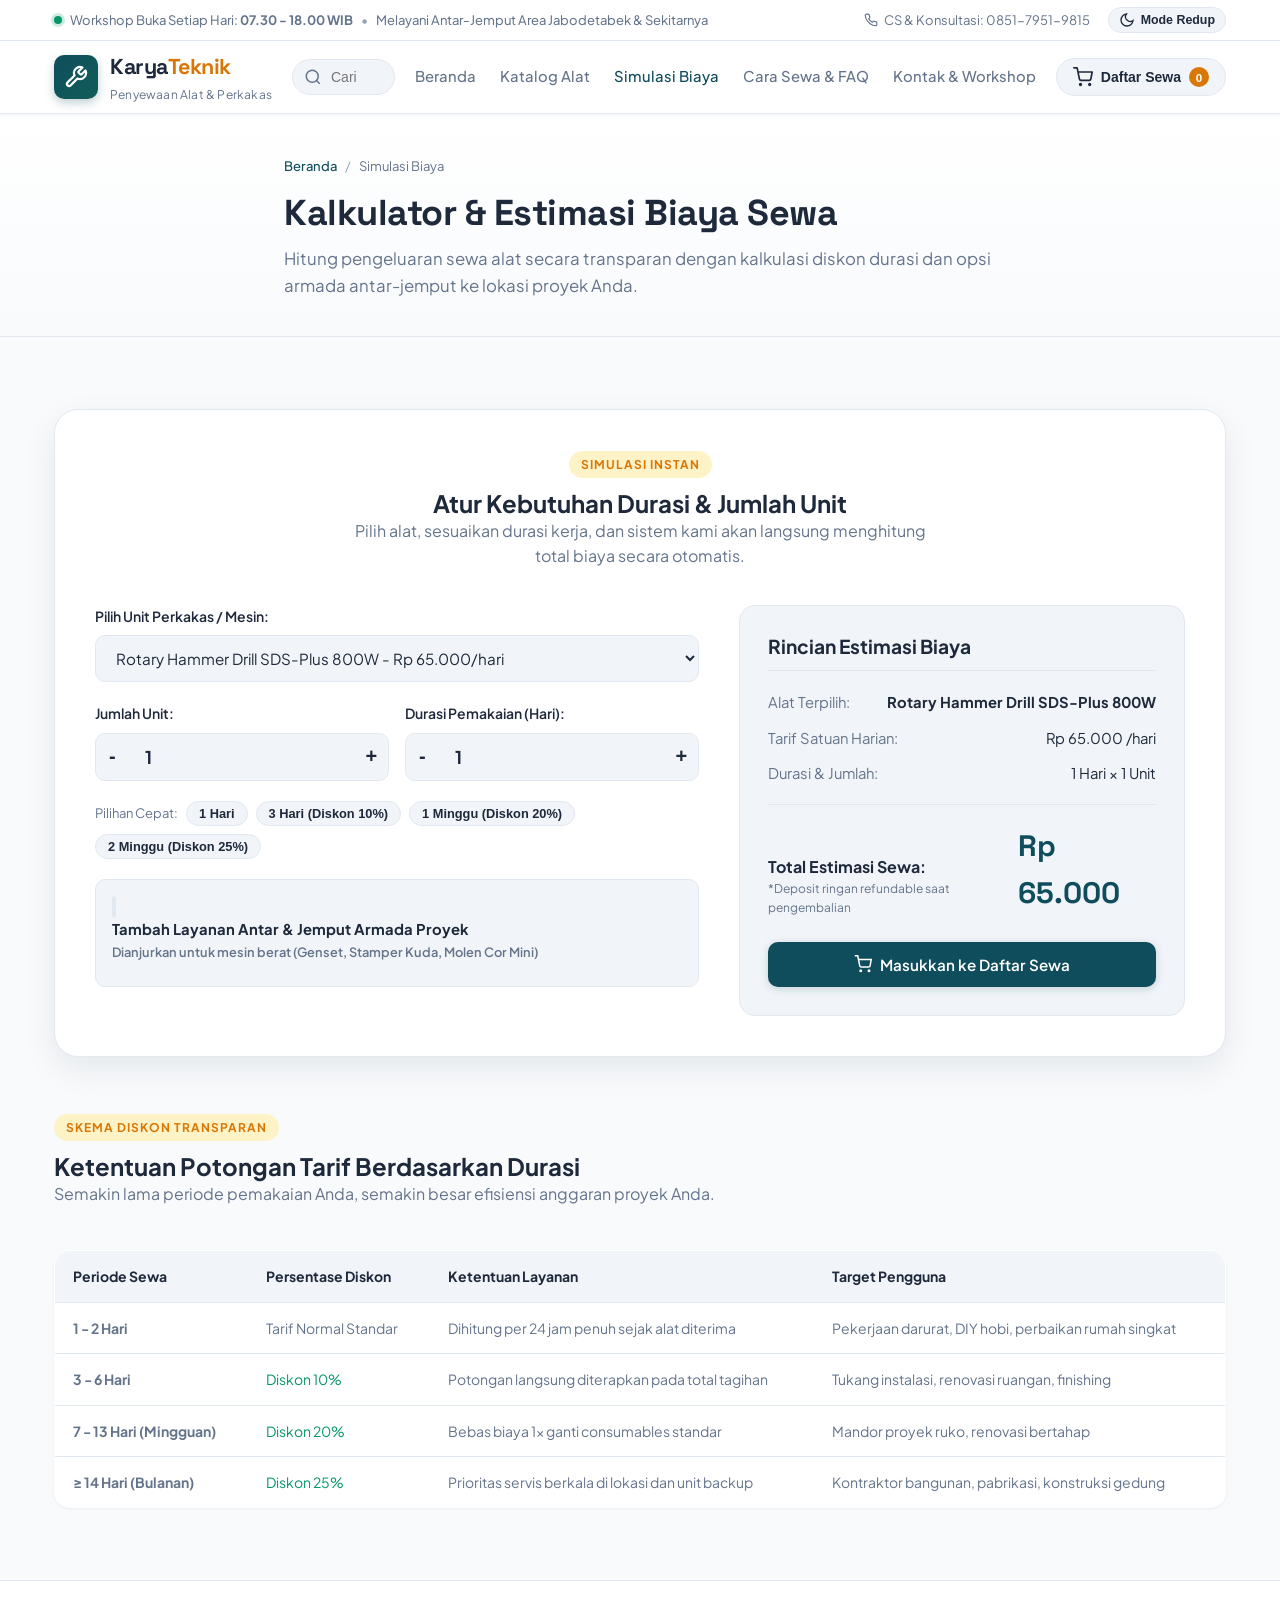
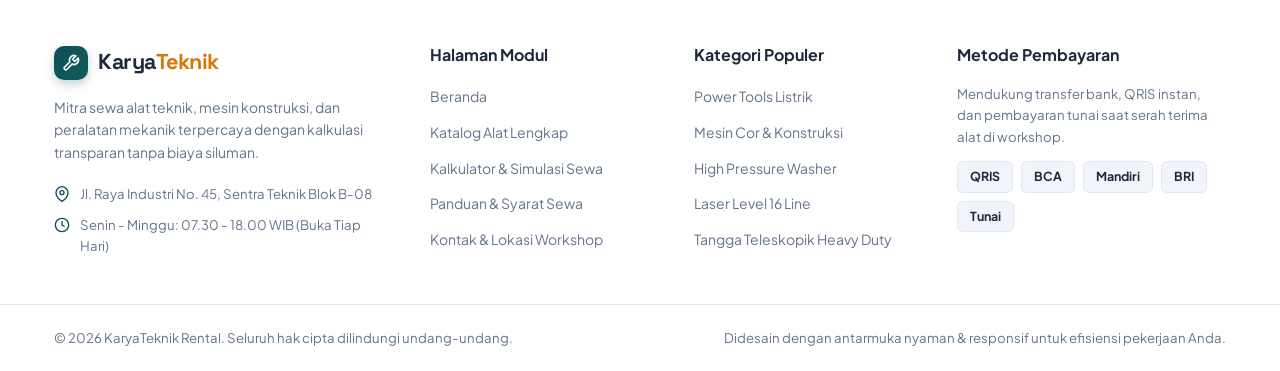
==== commit 6d51a94a: "Update WhatsApp number" ====
--- a/kalkulator.html
+++ b/kalkulator.html
@@ -1,21 +1,27 @@
 <!DOCTYPE html>
 <html lang="id" data-theme="light">
+
 <head>
   <meta charset="UTF-8">
   <meta name="viewport" content="width=device-width, initial-scale=1.0">
   <title>Simulasi Biaya & Kalkulator Sewa - KaryaTeknik Rental</title>
-  <meta name="description" content="Hitung estimasi pengeluaran sewa perkakas dan mesin konstruksi Anda secara transparan. Dapatkan diskon sewa mingguan hingga 25% dan opsi antar-jemput proyek.">
-  <meta name="keywords" content="kalkulator sewa alat, biaya sewa bor beton, simulasi sewa genset, tarif rental perkakas">
+  <meta name="description"
+    content="Hitung estimasi pengeluaran sewa perkakas dan mesin konstruksi Anda secara transparan. Dapatkan diskon sewa mingguan hingga 25% dan opsi antar-jemput proyek.">
+  <meta name="keywords"
+    content="kalkulator sewa alat, biaya sewa bor beton, simulasi sewa genset, tarif rental perkakas">
   <meta name="author" content="KaryaTeknik Rental">
 
   <!-- Google Fonts -->
   <link rel="preconnect" href="https://fonts.googleapis.com">
   <link rel="preconnect" href="https://fonts.gstatic.com" crossorigin>
-  <link href="https://fonts.googleapis.com/css2?family=Plus+Jakarta+Sans:wght@300;400;500;600;700;800&family=Space+Grotesk:wght@600;700&display=swap" rel="stylesheet">
+  <link
+    href="https://fonts.googleapis.com/css2?family=Plus+Jakarta+Sans:wght@300;400;500;600;700;800&family=Space+Grotesk:wght@600;700&display=swap"
+    rel="stylesheet">
 
   <!-- Main Stylesheet -->
   <link rel="stylesheet" href="styles.css">
 </head>
+
 <body>
   <!-- Top Announcement Bar -->
   <div class="top-bar">
@@ -27,13 +33,32 @@
         <span>Melayani Antar-Jemput Area Jabodetabek & Sekitarnya</span>
       </div>
       <div class="top-bar-right">
-        <a href="tel:+6281234567890" class="top-link">
-          <svg width="14" height="14" viewBox="0 0 24 24" fill="none" stroke="currentColor" stroke-width="2"><path d="M22 16.92v3a2 2 0 0 1-2.18 2 19.79 19.79 0 0 1-8.63-3.07 19.5 19.5 0 0 1-6-6 19.79 19.79 0 0 1-3.07-8.67A2 2 0 0 1 4.11 2h3a2 2 0 0 1 2 1.72 12.84 12.84 0 0 0 .7 2.81 2 2 0 0 1-.45 2.11L8.09 9.91a16 16 0 0 0 6 6l1.27-1.27a2 2 0 0 1 2.11-.45 12.84 12.84 0 0 0 2.81.7A2 2 0 0 1 22 16.92z"></path></svg>
-          CS & Konsultasi: 0812-3456-7890
+        <a href="tel:+6285179519815" class="top-link">
+          <svg width="14" height="14" viewBox="0 0 24 24" fill="none" stroke="currentColor" stroke-width="2">
+            <path
+              d="M22 16.92v3a2 2 0 0 1-2.18 2 19.79 19.79 0 0 1-8.63-3.07 19.5 19.5 0 0 1-6-6 19.79 19.79 0 0 1-3.07-8.67A2 2 0 0 1 4.11 2h3a2 2 0 0 1 2 1.72 12.84 12.84 0 0 0 .7 2.81 2 2 0 0 1-.45 2.11L8.09 9.91a16 16 0 0 0 6 6l1.27-1.27a2 2 0 0 1 2.11-.45 12.84 12.84 0 0 0 2.81.7A2 2 0 0 1 22 16.92z">
+            </path>
+          </svg>
+          CS & Konsultasi: 0851-7951-9815
         </a>
-        <button id="themeToggleBtn" class="theme-toggle-btn" aria-label="Ganti mode tampilan" title="Ubah tema warna (Nyaman di mata)">
-          <svg id="themeIconSun" class="icon-sun" width="16" height="16" viewBox="0 0 24 24" fill="none" stroke="currentColor" stroke-width="2"><circle cx="12" cy="12" r="5"></circle><line x1="12" y1="1" x2="12" y2="3"></line><line x1="12" y1="21" x2="12" y2="23"></line><line x1="4.22" y1="4.22" x2="5.64" y2="5.64"></line><line x1="18.36" y1="18.36" x2="19.78" y2="19.78"></line><line x1="1" y1="12" x2="3" y2="12"></line><line x1="21" y1="12" x2="23" y2="12"></line><line x1="4.22" y1="19.78" x2="5.64" y2="18.36"></line><line x1="18.36" y1="5.64" x2="19.78" y2="4.22"></line></svg>
-          <svg id="themeIconMoon" class="icon-moon" width="16" height="16" viewBox="0 0 24 24" fill="none" stroke="currentColor" stroke-width="2"><path d="M21 12.79A9 9 0 1 1 11.21 3 7 7 0 0 0 21 12.79z"></path></svg>
+        <button id="themeToggleBtn" class="theme-toggle-btn" aria-label="Ganti mode tampilan"
+          title="Ubah tema warna (Nyaman di mata)">
+          <svg id="themeIconSun" class="icon-sun" width="16" height="16" viewBox="0 0 24 24" fill="none"
+            stroke="currentColor" stroke-width="2">
+            <circle cx="12" cy="12" r="5"></circle>
+            <line x1="12" y1="1" x2="12" y2="3"></line>
+            <line x1="12" y1="21" x2="12" y2="23"></line>
+            <line x1="4.22" y1="4.22" x2="5.64" y2="5.64"></line>
+            <line x1="18.36" y1="18.36" x2="19.78" y2="19.78"></line>
+            <line x1="1" y1="12" x2="3" y2="12"></line>
+            <line x1="21" y1="12" x2="23" y2="12"></line>
+            <line x1="4.22" y1="19.78" x2="5.64" y2="18.36"></line>
+            <line x1="18.36" y1="5.64" x2="19.78" y2="4.22"></line>
+          </svg>
+          <svg id="themeIconMoon" class="icon-moon" width="16" height="16" viewBox="0 0 24 24" fill="none"
+            stroke="currentColor" stroke-width="2">
+            <path d="M21 12.79A9 9 0 1 1 11.21 3 7 7 0 0 0 21 12.79z"></path>
+          </svg>
           <span id="themeToggleText">Mode Redup</span>
         </button>
       </div>
@@ -45,8 +70,11 @@
     <div class="container navbar">
       <a href="index.html" class="brand-logo" aria-label="Halaman Utama KaryaTeknik">
         <div class="logo-icon-wrap">
-          <svg width="24" height="24" viewBox="0 0 24 24" fill="none" stroke="currentColor" stroke-width="2.2" stroke-linecap="round" stroke-linejoin="round">
-            <path d="M14.7 6.3a1 1 0 0 0 0 1.4l1.6 1.6a1 1 0 0 0 1.4 0l3.77-3.77a6 6 0 0 1-7.94 7.94l-6.91 6.91a2.12 2.12 0 0 1-3-3l6.91-6.91a6 6 0 0 1 7.94-7.94l-3.76 3.76z"></path>
+          <svg width="24" height="24" viewBox="0 0 24 24" fill="none" stroke="currentColor" stroke-width="2.2"
+            stroke-linecap="round" stroke-linejoin="round">
+            <path
+              d="M14.7 6.3a1 1 0 0 0 0 1.4l1.6 1.6a1 1 0 0 0 1.4 0l3.77-3.77a6 6 0 0 1-7.94 7.94l-6.91 6.91a2.12 2.12 0 0 1-3-3l6.91-6.91a6 6 0 0 1 7.94-7.94l-3.76 3.76z">
+            </path>
           </svg>
         </div>
         <div class="brand-text">
@@ -57,9 +85,15 @@
 
       <!-- Navbar Search Bar -->
       <div class="header-search-box">
-        <svg class="search-icon" width="18" height="18" viewBox="0 0 24 24" fill="none" stroke="currentColor" stroke-width="2"><circle cx="11" cy="11" r="8"></circle><line x1="21" y1="21" x2="16.65" y2="16.65"></line></svg>
-        <input type="text" id="navbarSearchInput" placeholder="Cari bor beton, genset, las..." aria-label="Cari alat teknik">
-        <button id="clearSearchBtn" class="clear-search-btn" aria-label="Hapus pencarian" style="display: none;">✕</button>
+        <svg class="search-icon" width="18" height="18" viewBox="0 0 24 24" fill="none" stroke="currentColor"
+          stroke-width="2">
+          <circle cx="11" cy="11" r="8"></circle>
+          <line x1="21" y1="21" x2="16.65" y2="16.65"></line>
+        </svg>
+        <input type="text" id="navbarSearchInput" placeholder="Cari bor beton, genset, las..."
+          aria-label="Cari alat teknik">
+        <button id="clearSearchBtn" class="clear-search-btn" aria-label="Hapus pencarian"
+          style="display: none;">✕</button>
       </div>
 
       <!-- Modular Page Navigation Links -->
@@ -73,7 +107,8 @@
 
       <div class="nav-actions">
         <button id="openCartBtn" class="cart-btn" aria-label="Buka Keranjang Sewa">
-          <svg width="20" height="20" viewBox="0 0 24 24" fill="none" stroke="currentColor" stroke-width="2" stroke-linecap="round" stroke-linejoin="round">
+          <svg width="20" height="20" viewBox="0 0 24 24" fill="none" stroke="currentColor" stroke-width="2"
+            stroke-linecap="round" stroke-linejoin="round">
             <circle cx="9" cy="21" r="1"></circle>
             <circle cx="20" cy="21" r="1"></circle>
             <path d="M1 1h4l2.68 13.39a2 2 0 0 0 2 1.61h9.72a2 2 0 0 0 2-1.61L23 6H6"></path>
@@ -95,7 +130,8 @@
       </div>
       <h1 class="page-hero-title">Kalkulator & Estimasi Biaya Sewa</h1>
       <p class="page-hero-desc">
-        Hitung pengeluaran sewa alat secara transparan dengan kalkulasi diskon durasi dan opsi armada antar-jemput ke lokasi proyek Anda.
+        Hitung pengeluaran sewa alat secara transparan dengan kalkulasi diskon durasi dan opsi armada antar-jemput ke
+        lokasi proyek Anda.
       </p>
     </div>
   </section>
@@ -107,7 +143,8 @@
         <div class="calc-header">
           <span class="sub-badge">Simulasi Instan</span>
           <h2>Atur Kebutuhan Durasi & Jumlah Unit</h2>
-          <p>Pilih alat, sesuaikan durasi kerja, dan sistem kami akan langsung menghitung total biaya secara otomatis.</p>
+          <p>Pilih alat, sesuaikan durasi kerja, dan sistem kami akan langsung menghitung total biaya secara otomatis.
+          </p>
         </div>
 
         <div class="calc-body-grid">
@@ -163,7 +200,7 @@
           <!-- Summary Box -->
           <div class="calc-summary-box">
             <h3>Rincian Estimasi Biaya</h3>
-            
+
             <div class="summary-line">
               <span>Alat Terpilih:</span>
               <strong id="sumToolName">-</strong>
@@ -184,7 +221,7 @@
               <span>Ongkir Antar-Jemput:</span>
               <span id="sumDeliveryVal">Rp 50.000</span>
             </div>
-            
+
             <div class="summary-divider"></div>
 
             <div class="summary-line total-line">
@@ -196,7 +233,11 @@
             </div>
 
             <button class="btn btn-primary btn-block mt-3" id="calcAddToCartBtn">
-              <svg width="18" height="18" viewBox="0 0 24 24" fill="none" stroke="currentColor" stroke-width="2"><circle cx="9" cy="21" r="1"></circle><circle cx="20" cy="21" r="1"></circle><path d="M1 1h4l2.68 13.39a2 2 0 0 0 2 1.61h9.72a2 2 0 0 0 2-1.61L23 6H6"></path></svg>
+              <svg width="18" height="18" viewBox="0 0 24 24" fill="none" stroke="currentColor" stroke-width="2">
+                <circle cx="9" cy="21" r="1"></circle>
+                <circle cx="20" cy="21" r="1"></circle>
+                <path d="M1 1h4l2.68 13.39a2 2 0 0 0 2 1.61h9.72a2 2 0 0 0 2-1.61L23 6H6"></path>
+              </svg>
               Masukkan ke Daftar Sewa
             </button>
           </div>
@@ -257,20 +298,31 @@
       <div class="footer-col brand-col">
         <div class="footer-logo">
           <div class="logo-icon-wrap sm">
-            <svg width="18" height="18" viewBox="0 0 24 24" fill="none" stroke="currentColor" stroke-width="2.2"><path d="M14.7 6.3a1 1 0 0 0 0 1.4l1.6 1.6a1 1 0 0 0 1.4 0l3.77-3.77a6 6 0 0 1-7.94 7.94l-6.91 6.91a2.12 2.12 0 0 1-3-3l6.91-6.91a6 6 0 0 1 7.94-7.94l-3.76 3.76z"></path></svg>
+            <svg width="18" height="18" viewBox="0 0 24 24" fill="none" stroke="currentColor" stroke-width="2.2">
+              <path
+                d="M14.7 6.3a1 1 0 0 0 0 1.4l1.6 1.6a1 1 0 0 0 1.4 0l3.77-3.77a6 6 0 0 1-7.94 7.94l-6.91 6.91a2.12 2.12 0 0 1-3-3l6.91-6.91a6 6 0 0 1 7.94-7.94l-3.76 3.76z">
+              </path>
+            </svg>
           </div>
           <span class="brand-title">Karya<span>Teknik</span></span>
         </div>
         <p class="footer-tagline">
-          Mitra sewa alat teknik, mesin konstruksi, dan peralatan mekanik terpercaya dengan kalkulasi transparan tanpa biaya siluman.
+          Mitra sewa alat teknik, mesin konstruksi, dan peralatan mekanik terpercaya dengan kalkulasi transparan tanpa
+          biaya siluman.
         </p>
         <div class="footer-contact-items">
           <div class="f-contact-row">
-            <svg width="16" height="16" viewBox="0 0 24 24" fill="none" stroke="currentColor" stroke-width="2"><path d="M21 10c0 7-9 13-9 13s-9-6-9-13a9 9 0 0 1 18 0z"></path><circle cx="12" cy="10" r="3"></circle></svg>
+            <svg width="16" height="16" viewBox="0 0 24 24" fill="none" stroke="currentColor" stroke-width="2">
+              <path d="M21 10c0 7-9 13-9 13s-9-6-9-13a9 9 0 0 1 18 0z"></path>
+              <circle cx="12" cy="10" r="3"></circle>
+            </svg>
             <span>Jl. Raya Industri No. 45, Sentra Teknik Blok B-08</span>
           </div>
           <div class="f-contact-row">
-            <svg width="16" height="16" viewBox="0 0 24 24" fill="none" stroke="currentColor" stroke-width="2"><circle cx="12" cy="12" r="10"></circle><polyline points="12 6 12 12 16 14"></polyline></svg>
+            <svg width="16" height="16" viewBox="0 0 24 24" fill="none" stroke="currentColor" stroke-width="2">
+              <circle cx="12" cy="12" r="10"></circle>
+              <polyline points="12 6 12 12 16 14"></polyline>
+            </svg>
             <span>Senin - Minggu: 07.30 - 18.00 WIB (Buka Tiap Hari)</span>
           </div>
         </div>
@@ -300,7 +352,8 @@
 
       <div class="footer-col">
         <h4 class="footer-heading">Metode Pembayaran</h4>
-        <p class="f-pay-desc">Mendukung transfer bank, QRIS instan, dan pembayaran tunai saat serah terima alat di workshop.</p>
+        <p class="f-pay-desc">Mendukung transfer bank, QRIS instan, dan pembayaran tunai saat serah terima alat di
+          workshop.</p>
         <div class="payment-badges">
           <span class="pay-chip">QRIS</span>
           <span class="pay-chip">BCA</span>
@@ -324,7 +377,11 @@
   <aside class="cart-drawer" id="cartDrawer" aria-label="Daftar Alat yang Dipilih">
     <div class="cart-drawer-header">
       <div class="drawer-title-wrap">
-        <svg width="22" height="22" viewBox="0 0 24 24" fill="none" stroke="currentColor" stroke-width="2"><circle cx="9" cy="21" r="1"></circle><circle cx="20" cy="21" r="1"></circle><path d="M1 1h4l2.68 13.39a2 2 0 0 0 2 1.61h9.72a2 2 0 0 0 2-1.61L23 6H6"></path></svg>
+        <svg width="22" height="22" viewBox="0 0 24 24" fill="none" stroke="currentColor" stroke-width="2">
+          <circle cx="9" cy="21" r="1"></circle>
+          <circle cx="20" cy="21" r="1"></circle>
+          <path d="M1 1h4l2.68 13.39a2 2 0 0 0 2 1.61h9.72a2 2 0 0 0 2-1.61L23 6H6"></path>
+        </svg>
         <h3>Daftar Sewa Anda</h3>
       </div>
       <button class="cart-drawer-close" id="closeCartBtn" aria-label="Tutup Keranjang">✕</button>
@@ -367,7 +424,10 @@
       </div>
 
       <button class="btn btn-whatsapp btn-block" id="checkoutWhatsappBtn">
-        <svg width="20" height="20" viewBox="0 0 24 24" fill="currentColor"><path d="M.057 24l1.687-6.163c-1.041-1.804-1.588-3.849-1.587-5.946.003-6.556 5.338-11.891 11.893-11.891 3.181.001 6.167 1.24 8.413 3.488 2.245 2.248 3.481 5.236 3.48 8.414-.003 6.557-5.338 11.892-11.893 11.892-1.99-.001-3.951-.5-5.688-1.448l-6.305 1.654zm6.597-3.807c1.676.995 3.276 1.591 5.392 1.592 5.448 0 9.886-4.434 9.889-9.885.002-5.462-4.415-9.89-9.881-9.892-5.452 0-9.887 4.434-9.889 9.884-.001 2.225.651 3.891 1.746 5.634l-.999 3.648 3.742-.981zm11.387-5.464c-.074-.124-.272-.198-.57-.347-.297-.149-1.758-.868-2.031-.967-.272-.099-.47-.149-.669.149-.198.297-.768.967-.941 1.165-.173.198-.347.223-.644.074-.297-.149-1.255-.462-2.39-1.475-.883-.788-1.48-1.761-1.653-2.059-.173-.297-.018-.458.13-.606.134-.133.297-.347.446-.521.151-.172.2-.296.3-.495.099-.198.05-.372-.025-.521-.075-.148-.669-1.611-.916-2.206-.242-.579-.487-.501-.669-.51l-.57-.01c-.198 0-.52.074-.792.372s-1.04 1.016-1.04 2.479 1.065 2.876 1.213 3.074c.149.198 2.095 3.2 5.076 4.487.709.306 1.263.489 1.694.626.712.226 1.36.194 1.872.118.571-.085 1.758-.719 2.006-1.413.248-.695.248-1.29.173-1.414z"/></svg>
+        <svg width="20" height="20" viewBox="0 0 24 24" fill="currentColor">
+          <path
+            d="M.057 24l1.687-6.163c-1.041-1.804-1.588-3.849-1.587-5.946.003-6.556 5.338-11.891 11.893-11.891 3.181.001 6.167 1.24 8.413 3.488 2.245 2.248 3.481 5.236 3.48 8.414-.003 6.557-5.338 11.892-11.893 11.892-1.99-.001-3.951-.5-5.688-1.448l-6.305 1.654zm6.597-3.807c1.676.995 3.276 1.591 5.392 1.592 5.448 0 9.886-4.434 9.889-9.885.002-5.462-4.415-9.89-9.881-9.892-5.452 0-9.887 4.434-9.889 9.884-.001 2.225.651 3.891 1.746 5.634l-.999 3.648 3.742-.981zm11.387-5.464c-.074-.124-.272-.198-.57-.347-.297-.149-1.758-.868-2.031-.967-.272-.099-.47-.149-.669.149-.198.297-.768.967-.941 1.165-.173.198-.347.223-.644.074-.297-.149-1.255-.462-2.39-1.475-.883-.788-1.48-1.761-1.653-2.059-.173-.297-.018-.458.13-.606.134-.133.297-.347.446-.521.151-.172.2-.296.3-.495.099-.198.05-.372-.025-.521-.075-.148-.669-1.611-.916-2.206-.242-.579-.487-.501-.669-.51l-.57-.01c-.198 0-.52.074-.792.372s-1.04 1.016-1.04 2.479 1.065 2.876 1.213 3.074c.149.198 2.095 3.2 5.076 4.487.709.306 1.263.489 1.694.626.712.226 1.36.194 1.872.118.571-.085 1.758-.719 2.006-1.413.248-.695.248-1.29.173-1.414z" />
+        </svg>
         Pesan & Tanya Ketersediaan via WA
       </button>
       <button class="btn btn-outline-danger btn-sm btn-block mt-2" onclick="app.clearCart()">Kosongkan Daftar</button>
@@ -382,12 +442,14 @@
         <div class="checkout-modal-body">
           <div class="modal-header-icon">📲</div>
           <h3>Konfirmasi Penyewaan Alat</h3>
-          <p class="modal-sub">Isi nama & lokasi proyek agar pesan WhatsApp terformat otomatis dan cepat diproses tim kami.</p>
+          <p class="modal-sub">Isi nama & lokasi proyek agar pesan WhatsApp terformat otomatis dan cepat diproses tim
+            kami.</p>
 
           <form id="checkoutForm">
             <div class="form-group">
               <label for="custName">Nama Penyewa / Penanggung Jawab *</label>
-              <input type="text" id="custName" class="form-control" placeholder="Contoh: Pak Herman / PT Bangun Maju" required>
+              <input type="text" id="custName" class="form-control" placeholder="Contoh: Pak Herman / PT Bangun Maju"
+                required>
             </div>
 
             <div class="form-group">
@@ -397,7 +459,8 @@
 
             <div class="form-group">
               <label for="custAddress">Alamat Proyek / Lokasi Pengantaran *</label>
-              <textarea id="custAddress" class="form-control" rows="2" placeholder="Nama jalan, patokan lokasi..." required></textarea>
+              <textarea id="custAddress" class="form-control" rows="2" placeholder="Nama jalan, patokan lokasi..."
+                required></textarea>
             </div>
 
             <div class="form-group">
@@ -428,4 +491,5 @@
   <!-- Application Logic -->
   <script src="app.js"></script>
 </body>
-</html>
+
+</html>
